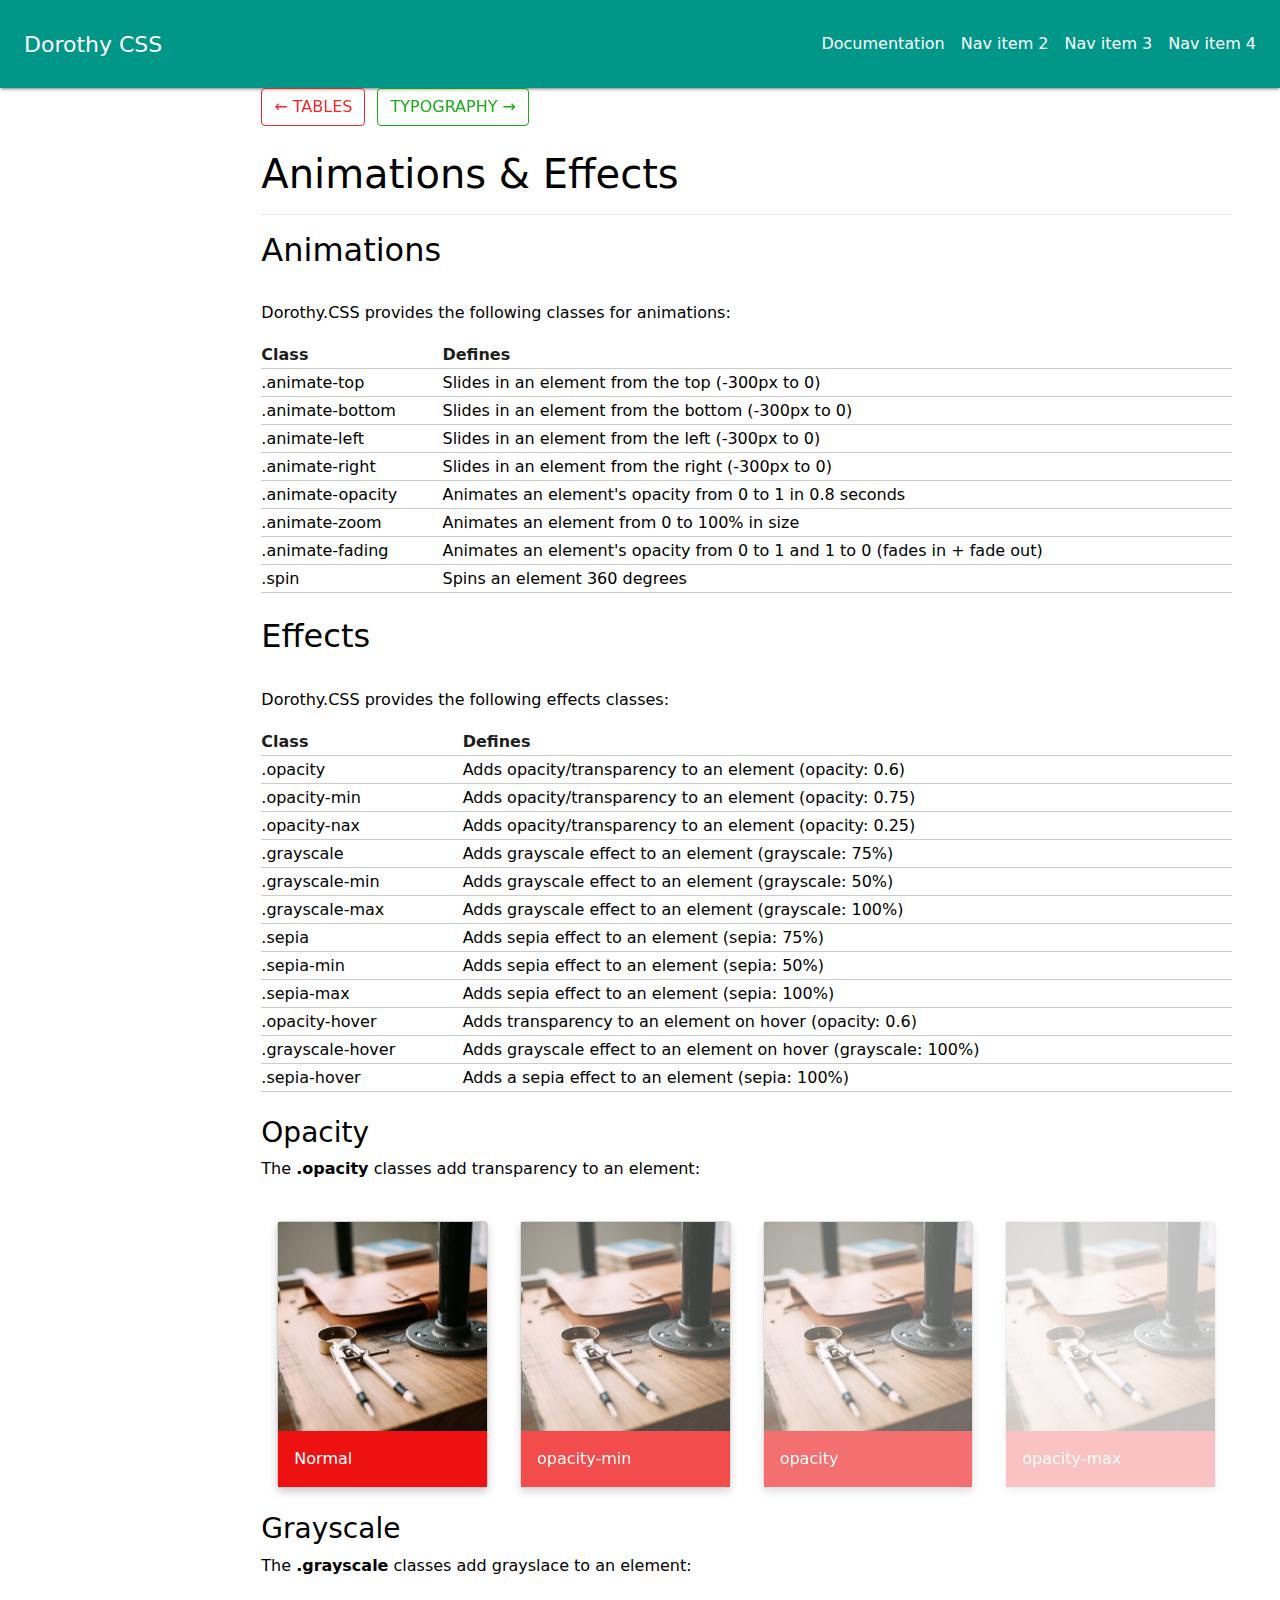
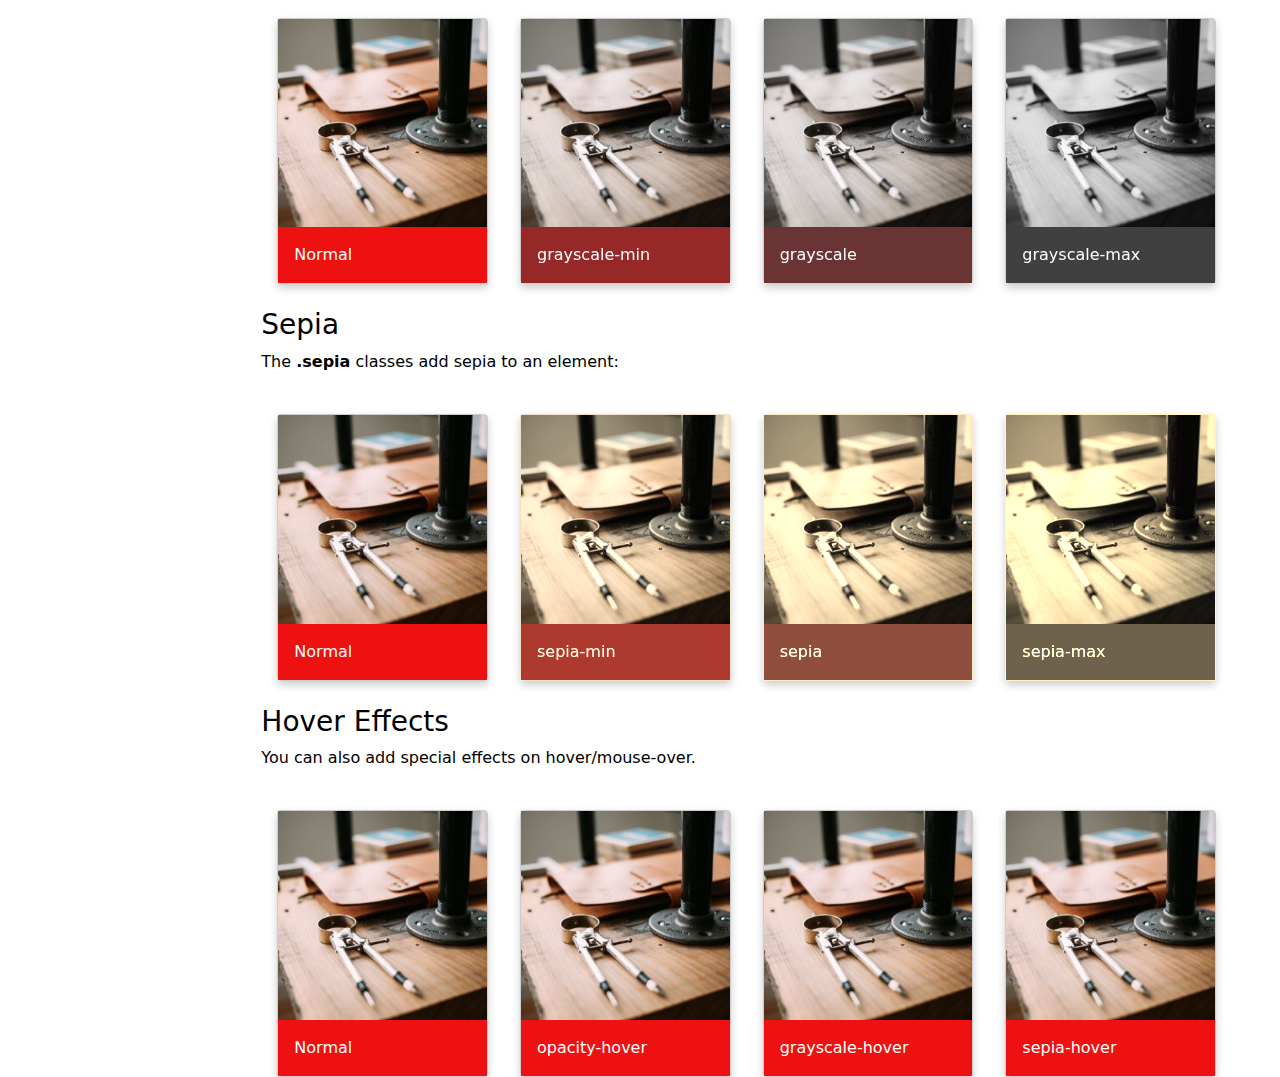
==== animations-and-effects.html @ cf84968a "Added more components" ====
<html lang="en">
<head>
    <meta charset="UTF-8">
    <meta http-equiv="X-UA-Compatible" content="IE=edge">
    <meta name="viewport" content="width=device-width, initial-scale=1.0">
    <title>Dorothy CSS</title>
    <link rel="stylesheet" href="dorothy.css">
</head>
<body>
    <nav class="navbar bg-teal">
        <a href="index.html" class="nav-logo">Dorothy CSS</a>
        <ul class="nav-menu">
            <li class="nav-item">
                <a href="documentation.html" class="nav-link">Documentation</a>
            </li>
            <li class="nav-item">
                <a href="#" class="nav-link">Nav item 2</a>
            </li>
            <li class="nav-item">
                <a href="#" class="nav-link">Nav item 3</a>
            </li>
            <li class="nav-item">
                <a href="#" class="nav-link">Nav item 4</a>
            </li>
        </ul>
        <div class="nav-hamburger">
            <span class="bar"></span>
            <span class="bar"></span>
            <span class="bar"></span>
        </div>
    </nav>
    <div class="row">
        <div class="col-m-2"></div>
        <div class="col-m-10">
            <div class="container">
                <div class="btn-group">
                    <a href="tables.html" class="btn btn-outline-red">&larr; Tables</a>
                    <a href="typography.html" class="btn btn-outline-green">Typography &rarr;</a>
                </div>
                <br>
                <h1>Animations & Effects</h1>
                <hr>
                <h2>Animations</h2>
                <br>
                <p class="txt-justify">Dorothy.CSS provides the following classes for animations:</p>
                <table>
                    <thead>
                        <tr>
                            <th>Class</th>
                            <th>Defines</th>
                        </tr>
                    </thead>
                    <tbody>
                        <tr>
                            <td>.animate-top</td>
                            <td>Slides in an element from the top (-300px to 0)</td>
                        </tr>
                        <tr>
                            <td>.animate-bottom</td>
                            <td>Slides in an element from the bottom (-300px to 0)</td>
                        </tr>
                        <tr>
                            <td>.animate-left</td>
                            <td>Slides in an element from the left (-300px to 0)</td>
                        </tr>
                        <tr>
                            <td>.animate-right</td>
                            <td>Slides in an element from the right (-300px to 0)</td>
                        </tr>
                        <tr>
                            <td>.animate-opacity</td>
                            <td>Animates an element's opacity from 0 to 1 in 0.8 seconds</td>
                        </tr>
                        <tr>
                            <td>.animate-zoom</td>
                            <td>Animates an element from 0 to 100% in size</td>
                        </tr>
                        <tr>
                            <td>.animate-fading</td>
                            <td>Animates an element's opacity from 0 to 1 and 1 to 0 (fades in + fade out)</td>
                        </tr>
                        <tr>
                            <td>.spin</td>
                            <td>Spins an element 360 degrees</td>
                        </tr>
                    </tbody>
                </table>
                <br>
                <h2>Effects</h2>
                <br>
                <p class="txt-justify">Dorothy.CSS provides the following effects classes:</p>
                <table>
                    <thead>
                        <tr>
                            <th>Class</th>
                            <th>Defines</th>
                        </tr>
                    </thead>
                    <tbody>
                        <tr>
                            <td>.opacity</td>
                            <td>Adds opacity/transparency to an element (opacity: 0.6)</td>
                        </tr>
                        <tr>
                            <td>.opacity-min</td>
                            <td>Adds opacity/transparency to an element (opacity: 0.75)</td>
                        </tr>
                        <tr>
                            <td>.opacity-nax</td>
                            <td>Adds opacity/transparency to an element (opacity: 0.25)</td>
                        </tr>
                        <tr>
                            <td>.grayscale</td>
                            <td>Adds grayscale effect to an element (grayscale: 75%)</td>
                        </tr>
                        <tr>
                            <td>.grayscale-min</td>
                            <td>Adds grayscale effect to an element (grayscale: 50%)</td>
                        </tr>
                        <tr>
                            <td>.grayscale-max</td>
                            <td>Adds grayscale effect to an element (grayscale: 100%)</td>
                        </tr>
                        <tr>
                            <td>.sepia</td>
                            <td>Adds sepia effect to an element (sepia: 75%)</td>
                        </tr>
                        <tr>
                            <td>.sepia-min</td>
                            <td>Adds sepia effect to an element (sepia: 50%)</td>
                        </tr>
                        <tr>
                            <td>.sepia-max</td>
                            <td>Adds sepia effect to an element (sepia: 100%)</td>
                        </tr>
                        <tr>
                            <td>.opacity-hover</td>
                            <td>Adds transparency to an element on hover (opacity: 0.6)</td>
                        </tr>
                        <tr>
                            <td>.grayscale-hover</td>
                            <td>Adds grayscale effect to an element on hover (grayscale: 100%)</td>
                        </tr>
                        <tr>
                            <td>.sepia-hover</td>
                            <td>Adds a sepia effect to an element (sepia: 100%)</td>
                        </tr>
                    </tbody>
                </table>
                <br>
                <h3>Opacity</h3>
                <p class="txt-justify">The <b>.opacity</b> classes add transparency to an element:</p>
                <br>
                <div class="row">
                    <div class="col-s-6 col-m-3">
                        <div class="card">
                            <img src="img_workshop.jpg" alt="" class="img-responsive">
                            <div class="card-content bg-red">
                                <p>Normal</p>
                            </div>
                        </div>
                    </div>
                    <div class="col-s-6 col-m-3">
                        <div class="card opacity-min">
                            <img src="img_workshop.jpg" alt="" class="img-responsive">
                            <div class="card-content bg-red">
                                <p>opacity-min</p>
                            </div>
                        </div>
                    </div>
                    <div class="col-s-6 col-m-3">
                        <div class="card opacity">
                            <img src="img_workshop.jpg" alt="" class="img-responsive">
                            <div class="card-content bg-red">
                                <p>opacity</p>
                            </div>
                        </div>
                    </div>
                    <div class="col-s-6 col-m-3">
                        <div class="card opacity-max">
                            <img src="img_workshop.jpg" alt="" class="img-responsive">
                            <div class="card-content bg-red">
                                <p>opacity-max</p>
                            </div>
                        </div>
                    </div>
                </div>
                <br>
                <h3>Grayscale</h3>
                <p class="txt-justify">The <b>.grayscale</b> classes add grayslace to an element:</p>
                <br>
                <div class="row">
                    <div class="col-s-6 col-m-3">
                        <div class="card">
                            <img src="img_workshop.jpg" alt="" class="img-responsive">
                            <div class="card-content bg-red">
                                <p>Normal</p>
                            </div>
                        </div>
                    </div>
                    <div class="col-s-6 col-m-3">
                        <div class="card grayscale-min">
                            <img src="img_workshop.jpg" alt="" class="img-responsive">
                            <div class="card-content bg-red">
                                <p>grayscale-min</p>
                            </div>
                        </div>
                    </div>
                    <div class="col-s-6 col-m-3">
                        <div class="card grayscale">
                            <img src="img_workshop.jpg" alt="" class="img-responsive">
                            <div class="card-content bg-red">
                                <p>grayscale</p>
                            </div>
                        </div>
                    </div>
                    <div class="col-s-6 col-m-3">
                        <div class="card grayscale-max">
                            <img src="img_workshop.jpg" alt="" class="img-responsive">
                            <div class="card-content bg-red">
                                <p>grayscale-max</p>
                            </div>
                        </div>
                    </div>
                </div>
                <br>
                <h3>Sepia</h3>
                <p class="txt-justify">The <b>.sepia</b> classes add sepia to an element:</p>
                <br>
                <div class="row">
                    <div class="col-s-6 col-m-3">
                        <div class="card">
                            <img src="img_workshop.jpg" alt="" class="img-responsive">
                            <div class="card-content bg-red">
                                <p>Normal</p>
                            </div>
                        </div>
                    </div>
                    <div class="col-s-6 col-m-3">
                        <div class="card sepia-min">
                            <img src="img_workshop.jpg" alt="" class="img-responsive">
                            <div class="card-content bg-red">
                                <p>sepia-min</p>
                            </div>
                        </div>
                    </div>
                    <div class="col-s-6 col-m-3">
                        <div class="card sepia">
                            <img src="img_workshop.jpg" alt="" class="img-responsive">
                            <div class="card-content bg-red">
                                <p>sepia</p>
                            </div>
                        </div>
                    </div>
                    <div class="col-s-6 col-m-3">
                        <div class="card sepia-max">
                            <img src="img_workshop.jpg" alt="" class="img-responsive">
                            <div class="card-content bg-red">
                                <p>sepia-max</p>
                            </div>
                        </div>
                    </div>
                </div>
                <br>
                <h3>Hover Effects</h3>
                <p class="txt-justify">You can also add special effects on hover/mouse-over.</p>
                <br>
                <div class="row">
                    <div class="col-s-6 col-m-3">
                        <div class="card">
                            <img src="img_workshop.jpg" alt="" class="img-responsive">
                            <div class="card-content bg-red">
                                <p>Normal</p>
                            </div>
                        </div>
                    </div>
                    <div class="col-s-6 col-m-3">
                        <div class="card opacity-hover">
                            <img src="img_workshop.jpg" alt="" class="img-responsive">
                            <div class="card-content bg-red">
                                <p>opacity-hover</p>
                            </div>
                        </div>
                    </div>
                    <div class="col-s-6 col-m-3">
                        <div class="card grayscale-hover">
                            <img src="img_workshop.jpg" alt="" class="img-responsive">
                            <div class="card-content bg-red">
                                <p>grayscale-hover</p>
                            </div>
                        </div>
                    </div>
                    <div class="col-s-6 col-m-3">
                        <div class="card sepia-hover">
                            <img src="img_workshop.jpg" alt="" class="img-responsive">
                            <div class="card-content bg-red">
                                <p>sepia-hover</p>
                            </div>
                        </div>
                    </div>
                </div>
            </div>
        </div>
    </div>
    <script src="dorothy.js"></script>
</body>
</html>
---- dorothy.css ----
:root {
    --font-sans: ui-sans-serif, system-ui, -apple-system, BlinkMacSystemFont, "Segoe UI", Roboto, "Helvetica Neue", Arial, "Noto Sans", sans-serif, "Apple Color Emoji", "Segoe UI Emoji", "Segoe UI Symbol", "Noto Color Emoji";
    --font-serif: ui-serif, Georgia, Cambria, "Times New Roman", Times, serif;
    --font-mono: ui-monospace, SFMono-Regular, Menlo, Monaco, Consolas, "Liberation Mono", "Courier New", monospace;
}

html {
    box-sizing: border-box;
}
*, *:before, *:after {
    box-sizing: inherit;
}

/* Normalize reset */
html{-ms-text-size-adjust:100%;-webkit-text-size-adjust:100%}body{margin:0}
article,aside,details,figcaption,figure,footer,header,main,menu,nav,section{display:block}summary{display:list-item}
audio,canvas,progress,video{display:inline-block}progress{vertical-align:baseline}
audio:not([controls]){display:none;height:0}[hidden],template{display:none}
a{background-color:transparent}a:active,a:hover{outline-width:0}
abbr[title]{border-bottom:none;text-decoration:underline;text-decoration:underline dotted}
b,strong{font-weight:bolder}dfn{font-style:italic}mark{background:#ff0;color:#000}
small{font-size:80%}sub,sup{font-size:75%;line-height:0;position:relative;vertical-align:baseline}
sub{bottom:-0.25em}sup{top:-0.5em}figure{margin:1em 40px}img{border-style:none}
code,kbd,pre,samp{font-family:monospace,monospace;font-size:1em}hr{box-sizing:content-box;height:0;overflow:visible}
button,input,select,textarea,optgroup{font:inherit;margin:0}optgroup{font-weight:bold}
button,input{overflow:visible}button,select{text-transform:none}
button,[type=button],[type=reset],[type=submit]{-webkit-appearance:button}
button::-moz-focus-inner,[type=button]::-moz-focus-inner,[type=reset]::-moz-focus-inner,[type=submit]::-moz-focus-inner{border-style:none;padding:0}
button:-moz-focusring,[type=button]:-moz-focusring,[type=reset]:-moz-focusring,[type=submit]:-moz-focusring{outline:1px dotted ButtonText}
fieldset{border:1px solid #c0c0c0;margin:0 2px;padding:.35em .625em .75em}
legend{color:inherit;display:table;max-width:100%;padding:0;white-space:normal}textarea{overflow:auto}
[type=checkbox],[type=radio]{padding:0}
[type=number]::-webkit-inner-spin-button,[type=number]::-webkit-outer-spin-button{height:auto}
[type=search]{-webkit-appearance:textfield;outline-offset:-2px}
[type=search]::-webkit-search-decoration{-webkit-appearance:none}
::-webkit-file-upload-button{-webkit-appearance:button;font:inherit}
/* End Normalize reset */

html, body {
    font-family: var(--font-sans);
    font-size: 16px;
    font-weight: 400;
    line-height: 1.5;
    background-color: #fff;
    color: #000;
}
html {
    overflow-x: hidden;
}
h1, h2, h3, h4, h5, h6 {
    margin-top: 0;
    margin-bottom: 0.5rem;
}
p {
    margin-top: 0;
    margin-bottom: 1rem;
}
p:last-child {
    margin: 0;
}
hr {
    margin-top: 1rem;
    margin-bottom: 1rem;
    border: 0;
    border-top: 1px solid rgba(0, 0, 0, 0.1);
}

/* Typography */
.title-1, .title-2, .title-3, .title-4, .title-5, .title-6,
.subtitle-1, .subtitle-2, .subtitle-3, .subtitle-4, .subtitle-5, .subtitle-6,
h1, h2, h3, h4, h5, h6 {
    margin-bottom: 0.5rem;
    font-weight: 500;
    line-height: 1.2;
}
.title-1, .subtitle-1, h1 {
    font-size: 2.5rem;
}
.title-2, .subtitle-2, h2 {
    font-size: 2rem;
}
.title-3, .subtitle-3, h3 {
    font-size: 1.75rem;
}
.title-4, .subtitle-4, h4 {
    font-size: 1.5rem;
}
.title-5, .subtitle-5, h5 {
    font-size: 1.25rem;
}
.title-6, .subtitle-6, h6 {
    font-size: 1rem;
}

.subtitle-1, .subtitle-2, .subtitle-3, .subtitle-4, .subtitle-5, .subtitle-6 {
    color: #616161;
}

.display-1, .display-2, .display-3, .display-4, .display-5, .display-6 {
    font-weight: 300;
}
.display-1 {
    font-size: 5rem;
}
.display-2 {
    font-size: 4.5rem;
}
.display-3 {
    font-size: 4rem;
}
.display-4 {
    font-size: 3.5rem;
}
.display-5 {
    font-size: 3rem;
}
.display-6 {
    font-size: 2.5rem;
}

.txt-left {
    text-align: left;
}
.txt-right {
    text-align: right;
}
.txt-center {
    text-align: center;
}
.txt-justify {
    text-align: justify;
}

.txt-capitalize {
    text-transform: capitalize;
}
.txt-lowercase {
    text-transform: lowercase;
}
.txt-uppercase {
    text-transform: uppercase;
}
.txt-italic {
    font-style: italic;
}
.txt-underline {
    text-decoration: underline;
}

.font-thin {
    font-weight: 100;
}
.font-extralight {
    font-weight: 200;
}
.font-light {
    font-weight: 300;
}
.font-normal {
    font-weight: 400;
}
.font-medium {
    font-weight: 500;
}
.font-semibold {
    font-weight: 600;
}
.font-bold {
    font-weight: 700;
}
.font-extrabold {
    font-weight: 800;
}
.font-black {
    font-weight: 900;
}

.font-sans {
    font-family: var(--font-sans);
}
.font-serif {
    font-family: var(--font-serif);
}
.font-mono {
    font-family: var(--font-mono);
}

blockquote {
    margin: 1.25rem 0;
    padding-left: 1.5rem;
    border-left: 5px solid #ddd;
}

.lead {
    font-size: 1.25rem;
    font-weight: 300;
}

/* Floating */
.left {
    float: left!important;
}
.right {
    float: right!important;
}
/* Visibility */
.hide {
    display: none!important;
}
@media screen and (max-width: 768px) {
    .hide-s {
        display: none !important;
    }
}
@media screen and (min-width: 769px), print {
    .hide-m {
        display: none !important;
    }
}
@media screen and (min-width: 769px) and (max-width: 1023px) {
    .hide-m-only {
        display: none !important;
    }
}
@media screen and (min-width: 1024px) {
    .hide-l {
        display: none !important;
    }
}
@media screen and (min-width: 1024px) and (max-width: 1399px) {
    .hide-l-only {
        display: none !important;
    }
}
@media screen and (min-width: 1400px) {
    .hide-xl {
        display: none !important;
    }
}
.block {
    display: block !important;
}
@media screen and (max-width: 768px) {
    .block-s {
        display: block !important;
    }
}
@media screen and (min-width: 769px), print {
    .block-m {
        display: block !important;
    }
}
@media screen and (min-width: 769px) and (max-width: 1023px) {
    .block-m-only {
        display: block !important;
    }
}
@media screen and (min-width: 1024px) {
    .block-l {
        display: block !important;
    }
}
@media screen and (min-width: 1024px) and (max-width: 1399px) {
    .block-l-only {
        display: block !important;
    }
}
@media screen and (min-width: 1400px) {
    .block-xl {
        display: block !important;
    }
}
.flex {
    display: flex !important;
}
@media screen and (max-width: 768px) {
    .flex-s {
        display: flex !important;
    }
}
@media screen and (min-width: 769px), print {
    .flex-m {
        display: flex !important;
    }
}
@media screen and (min-width: 769px) and (max-width: 1023px) {
    .flex-m-only {
        display: flex !important;
    }
}
@media screen and (min-width: 1024px) {
    .flex-l {
        display: flex !important;
    }
}
@media screen and (min-width: 1024px) and (max-width: 1399px) {
    .flex-l-only {
        display: flex !important;
    }
}
@media screen and (min-width: 1400px) {
    .flex-xl {
        display: flex !important;
    }
}
.inline {
    display: inline !important;
}
@media screen and (max-width: 768px) {
    .inline-s {
        display: inline !important;
    }
}
@media screen and (min-width: 769px), print {
    .inline-m {
        display: inline !important;
    }
}
@media screen and (min-width: 769px) and (max-width: 1023px) {
    .inline-m-only {
        display: inline !important;
    }
}
@media screen and (min-width: 1024px) {
    .inline-l {
        display: inline !important;
    }
}
@media screen and (min-width: 1024px) and (max-width: 1399px) {
    .inline-l-only {
        display: inline !important;
    }
}
@media screen and (min-width: 1400px) {
    .inline-xl {
        display: inline !important;
    }
}
.inline-block {
    display: inline-block !important;
}
@media screen and (max-width: 768px) {
    .inline-block-s {
        display: inline-block !important;
    }
}
@media screen and (min-width: 769px), print {
    .inline-block-m {
        display: inline-block !important;
    }
}
@media screen and (min-width: 769px) and (max-width: 1023px) {
    .inline-block-m-only {
        display: inline-block !important;
    }
}
@media screen and (min-width: 1024px) {
    .inline-block-l {
        display: inline-block !important;
    }
}
@media screen and (min-width: 1024px) and (max-width: 1399px) {
    .inline-block-l-only {
        display: inline-block !important;
    }
}
@media screen and (min-width: 1400px) {
    .inline-block-xl {
        display: inline-block !important;
    }
}
.inline-flex {
    display: inline-flex !important;
}
@media screen and (max-width: 768px) {
    .inline-flex-s {
        display: inline-flex !important;
    }
}
@media screen and (min-width: 769px), print {
    .inline-flex-m {
        display: inline-flex !important;
    }
}
@media screen and (min-width: 769px) and (max-width: 1023px) {
    .inline-flex-m-only {
        display: inline-flex !important;
    }
}
@media screen and (min-width: 1024px) {
    .inline-flex-l {
        display: inline-flex !important;
    }
}
@media screen and (min-width: 1024px) and (max-width: 1399px) {
    .inline-flex-l-only {
        display: inline-flex !important;
    }
}
@media screen and (min-width: 1400px) {
    .inline-flex-xl {
        display: inline-flex !important;
    }
}

/* Flexbox */
.flex-direction-row {
    flex-direction: row !important;
}
.flex-direction-row-reverse {
    flex-direction: row-reverse !important;
}
.flex-direction-column {
    flex-direction: column !important;
}
.flex-direction-column-reverse {
    flex-direction: column-reverse !important;
}
.flex-wrap-nowrap {
    flex-wrap: nowrap !important;
}
.flex-wrap-wrap {
    flex-wrap: wrap !important;
}
.flex-wrap-wrap-reverse {
    flex-wrap: wrap-reverse !important;
}
.justify-content-flex-start {
    justify-content: flex-start !important;
}
.justify-content-flex-end {
    justify-content: flex-end !important;
}
.justify-content-center {
    justify-content: center !important;
}
.justify-content-space-between {
    justify-content: space-between !important;
}
.justify-content-space-around {
    justify-content: space-around !important;
}
.justify-content-space-evenly {
    justify-content: space-evenly !important;
}
.justify-content-start {
    justify-content: start !important;
}
.justify-content-end {
    justify-content: end !important;
}
.justify-content-left {
    justify-content: left !important;
}
.justify-content-right {
    justify-content: right !important;
}
.align-content-flex-start {
    align-content: flex-start !important;
}
.align-content-flex-end {
    align-content: flex-end !important;
}
.align-content-center {
    align-content: center !important;
}
.align-content-space-between {
    align-content: space-between !important;
}
.align-content-space-around {
    align-content: space-around !important;
}
.align-content-space-evenly {
    align-content: space-evenly !important;
}
.align-content-stretch {
    align-content: stretch !important;
}
.align-content-start {
    align-content: start !important;
}
.align-content-end {
    align-content: end !important;
}
.align-content-baseline {
    align-content: baseline !important;
}
.align-items-stretch {
    align-items: stretch !important;
}
.align-items-flex-start {
    align-items: flex-start !important;
}
.align-items-flex-end {
    align-items: flex-end !important;
}
.align-items-center {
    align-items: center !important;
}
.align-items-baseline {
    align-items: baseline !important;
}
.align-items-start {
    align-items: start !important;
}
.align-items-end {
    align-items: end !important;
}
.align-items-self-start {
    align-items: self-start !important;
}
.align-items-self-end {
    align-items: self-end !important;
}
.align-self-auto {
    align-self: auto !important;
}
.align-self-flex-start {
    align-self: flex-start !important;
}
.align-self-flex-end {
    align-self: flex-end !important;
}
.align-self-center {
    align-self: center !important;
}
.align-self-baseline {
    align-self: baseline !important;
}
.align-self-stretch {
    align-self: stretch !important;
}
.flex-grow-0 {
    flex-grow: 0 !important;
}
.flex-grow-1 {
    flex-grow: 1 !important;
}
.flex-grow-2 {
    flex-grow: 2 !important;
}
.flex-grow-3 {
    flex-grow: 3 !important;
}
.flex-grow-4 {
    flex-grow: 4 !important;
}
.flex-grow-5 {
    flex-grow: 5 !important;
}
.flex-shrink-0 {
    flex-shrink: 0 !important;
}
.flex-shrink-1 {
    flex-shrink: 1 !important;
}
.flex-shrink-2 {
    flex-shrink: 2 !important;
}
.flex-shrink-3 {
    flex-shrink: 3 !important;
}
.flex-shrink-4 {
    flex-shrink: 4 !important;
}
.flex-shrink-5 {
    flex-shrink: 5 !important;
}

.responsive {
    display: block;
    overflow-x: auto;
}


/* COLORS */
/* Background color */
.bg-amber {
    background-color: #f0a30a;
    color: #fff;
}
.bg-aqua {
    background-color: #00ffff;
    color: #000;
}
.bg-black {
    background-color: #000;
    color: #fff;
}
.bg-blue {
    background-color: #3e65ff;
    color: #fff;
}
.bg-light-blue {
    background-color: #5AC8FA;
    color: #fff;
}
.bg-dark-blue {
    background-color: #2b5797;
    color: #fff;
}
.bg-blue-gray {
    background-color: #607d8b;
    color: #fff;
}
.bg-brown {
    background-color: #825a2c;
    color: #fff;
}
.bg-cyan {
    background-color: #1ba1e2;
    color: #fff;
}
.bg-gray {
    background-color: #8e8e93;
    color: #fff;
}
.bg-light-gray {
    background-color: #ceced2;
    color: #000;
}
.bg-dark-gray {
    background-color: #616161;
    color: #fff;
}
.bg-green {
    background-color: #00a300;
    color: #fff;
}
.bg-light-green {
    background-color: #8bc34a;
    color: #000;
}
.bg-dark-green {
    background-color: #1e7145;
    color: #fff;
}
.bg-indigo {
    background-color: #6a00ff;
    color: #fff;
}
.bg-khaki {
    background-color: #f0e68c;
    color: #000;
}
.bg-lime {
    background-color: #a4c400;
    color: #fff;
}
.bg-magenta {
    background-color: #ff0097;
    color: #fff;
}
.bg-olive {
    background-color: #6d8764;
    color: #fff;
}
.bg-orange {
    background-color: #e3a21a;
    color: #fff;
}
.bg-deep-orange {
    background-color: #ff5722;
    color: #fff;
}
.bg-pink {
    background-color: #f472d0;
    color: #fff;
}
.bg-purple {
    background-color: #7e3878;
    color: #fff;
}
.bg-light-purple {
    background-color: #9f00a7;
    color: #fff;
}
.bg-deep-purple {
    background-color: #673ab7;
    color: #fff;
}
.bg-red {
    background-color: #ee1111;
    color: #fff;
}
.bg-dark-red {
    background-color: #a20025;
    color: #fff;
}
.bg-sand {
    background-color: #fdf5e6;
    color: #000;
}
.bg-teal {
    background-color: #009688;
    color: #fff;
}
.bg-violet {
    background-color: #aa00ff;
    color: #fff;
}
.bg-white {
    background-color: #fff;
    color: #000;
}
.bg-yellow {
    background-color: #ffc40d;
    color: #fff;
}
.bg-dark {
    background-color: #1d1d1d;
    color: #fff;
}
.bg-light {
    background-color: #efeff4;
    color: #000;
}

/* Text color */
.txt-amber {
    color: #f0a30a;
}
.txt-aqua {
    color: #00ffff;
}
.txt-black {
    color: #000;
}
.txt-blue {
    color: #3e65ff;
}
.txt-light-blue {
    color: #5AC8FA;
}
.txt-dark-blue {
    color: #2b5797;
}
.txt-blue-gray {
    color: #607d8b;
}
.txt-brown {
    color: #825a2c;
}
.txt-cyan {
    color: #1ba1e2;
}
.txt-gray {
    color: #8e8e93;
}
.txt-light-gray {
    color: #ceced2;
}
.txt-dark-gray {
    color: #616161;
}
.txt-green {
    color: #00a300;
}
.txt-light-green {
    color: #8bc34a;
}
.txt-dark-green {
    color: #1e7145;
}
.txt-indigo {
    color: #6a00ff;
}
.txt-khaki {
    color: #f0e68c;
}
.txt-lime {
    color: #a4c400;
}
.txt-magenta {
    color: #ff0097;
}
.txt-olive {
    color: #6d8764;
}
.txt-orange {
    color: #e3a21a;
}
.txt-deep-orange {
    color: #ff5722;
}
.txt-pink {
    color: #f472d0;
}
.txt-purple {
    color: #7e3878;
}
.txt-light-purple {
    color: #9f00a7;
}
.txt-deep-purple {
    color: #673ab7;
}
.txt-red {
    color: #ee1111;
}
.txt-dark-red {
    color: #a20025;
}
.txt-sand {
    color: #fdf5e6;
}
.txt-teal {
    color: #009688;
}
.txt-violet {
    color: #aa00ff;
}
.txt-white {
    color: #fff;
}
.txt-yellow {
    color: #ffc40d;
}
.txt-dark {
    color: #1d1d1d;
}
.txt-light {
    color: #efeff4;
}

/* LAYOUT */
.container, .panel {
    width: 100%;
    padding: 0 2rem;
}
.panel {
    margin: 1rem 0;
}
.container::after, .container::before, .panel::after, .panel::before, .row::after, .row::before, .clearfix::after {
    content: "";
    display: table;
    clear: both;
}
.row {
    display: flex;
    flex-wrap: wrap;
}
[class*="col-"] {
    float: left;
    padding: 0 1rem;
    width: 100%;
}

.col-s-1 {
    flex: 0 0 auto;
    width: 8.33333333%;
}
.col-s-2 {
    flex: 0 0 auto;
    width: 16.66666667%;
}
.col-s-3 {
    flex: 0 0 auto;
    width: 25%;
}
.col-s-4 {
    flex: 0 0 auto;
    width: 33.33333333%;
}
.col-s-5 {
    flex: 0 0 auto;
    width: 41.66666667%;
}
.col-s-6 {
    flex: 0 0 auto;
    width: 50%;
}
.col-s-7 {
    flex: 0 0 auto;
    width: 58.33333333%;
}
.col-s-8 {
    flex: 0 0 auto;
    width: 66.66666667%;
}
.col-s-9 {
    flex: 0 0 auto;
    width: 75%;
}
.col-s-10 {
    flex: 0 0 auto;
    width: 83.33333333%;
}
.col-s-11 {
    flex: 0 0 auto;
    width: 91.66666667%;
}
.col-s-12 {
    flex: 0 0 auto;
    width: 100%;
}
.offset-s-0 {
    margin-left: 0;
}
.offset-s-1 {
    margin-left: 8.33333333%;
}
.offset-s-2 {
    margin-left: 16.66666667%;
}
.offset-s-3 {
    margin-left: 25%;
}
.offset-s-4 {
    margin-left: 33.33333333%;
}
.offset-s-5 {
    margin-left: 41.66666667%;
}
.offset-s-6 {
    margin-left: 50%;
}
.offset-s-7 {
    margin-left: 58.33333333%;
}
.offset-s-8 {
    margin-left: 66.66666667%;
}
.offset-s-9 {
    margin-left: 75%;
}
.offset-s-10 {
    margin-left: 83.33333333%;
}
.offset-s-11 {
    margin-left: 91.66666667%;
}
@media (min-width: 768px) {
    .col-m-1 {
        flex: 0 0 auto;
        width: 8.33333333%;
    }
    .col-m-2 {
        flex: 0 0 auto;
        width: 16.66666667%;
    }
    .col-m-3 {
        flex: 0 0 auto;
        width: 25%;
    }
    .col-m-4 {
        flex: 0 0 auto;
        width: 33.33333333%;
    }
    .col-m-5 {
        flex: 0 0 auto;
        width: 41.66666667%;
    }
    .col-m-6 {
        flex: 0 0 auto;
        width: 50%;
    }
    .col-m-7 {
        flex: 0 0 auto;
        width: 58.33333333%;
    }
    .col-m-8 {
        flex: 0 0 auto;
        width: 66.66666667%;
    }
    .col-m-9 {
        flex: 0 0 auto;
        width: 75%;
    }
    .col-m-10 {
        flex: 0 0 auto;
        width: 83.33333333%;
    }
    .col-m-11 {
        flex: 0 0 auto;
        width: 91.66666667%;
    }
    .col-m-12 {
        flex: 0 0 auto;
        width: 100%;
    }
    .offset-m-0 {
        margin-left: 0;
    }
    .offset-m-1 {
        margin-left: 8.33333333%;
    }
    .offset-m-2 {
        margin-left: 16.66666667%;
    }
    .offset-m-3 {
        margin-left: 25%;
    }
    .offset-m-4 {
        margin-left: 33.33333333%;
    }
    .offset-m-5 {
        margin-left: 41.66666667%;
    }
    .offset-m-6 {
        margin-left: 50%;
    }
    .offset-m-7 {
        margin-left: 58.33333333%;
    }
    .offset-m-8 {
        margin-left: 66.66666667%;
    }
    .offset-m-9 {
        margin-left: 75%;
    }
    .offset-m-10 {
        margin-left: 83.33333333%;
    }
    .offset-m-11 {
        margin-left: 91.66666667%;
    }
}
@media (min-width: 1024px) {
    .col-l-1 {
        flex: 0 0 auto;
        width: 8.33333333%;
    }
    .col-l-2 {
        flex: 0 0 auto;
        width: 16.66666667%;
    }
    .col-l-3 {
        flex: 0 0 auto;
        width: 25%;
    }
    .col-l-4 {
        flex: 0 0 auto;
        width: 33.33333333%;
    }
    .col-l-5 {
        flex: 0 0 auto;
        width: 41.66666667%;
    }
    .col-l-6 {
        flex: 0 0 auto;
        width: 50%;
    }
    .col-l-7 {
        flex: 0 0 auto;
        width: 58.33333333%;
    }
    .col-l-8 {
        flex: 0 0 auto;
        width: 66.66666667%;
    }
    .col-l-9 {
        flex: 0 0 auto;
        width: 75%;
    }
    .col-l-10 {
        flex: 0 0 auto;
        width: 83.33333333%;
    }
    .col-l-11 {
        flex: 0 0 auto;
        width: 91.66666667%;
    }
    .col-l-12 {
        flex: 0 0 auto;
        width: 100%;
    }
    .offset-l-0 {
        margin-left: 0;
    }
    .offset-l-1 {
        margin-left: 8.33333333%;
    }
    .offset-l-2 {
        margin-left: 16.66666667%;
    }
    .offset-l-3 {
        margin-left: 25%;
    }
    .offset-l-4 {
        margin-left: 33.33333333%;
    }
    .offset-l-5 {
        margin-left: 41.66666667%;
    }
    .offset-l-6 {
        margin-left: 50%;
    }
    .offset-l-7 {
        margin-left: 58.33333333%;
    }
    .offset-l-8 {
        margin-left: 66.66666667%;
    }
    .offset-l-9 {
        margin-left: 75%;
    }
    .offset-l-10 {
        margin-left: 83.33333333%;
    }
    .offset-l-11 {
        margin-left: 91.66666667%;
    }
}
@media (min-width: 1400px) {
    .col-xl-1 {
        flex: 0 0 auto;
        width: 8.33333333%;
    }
    .col-xl-2 {
        flex: 0 0 auto;
        width: 16.66666667%;
    }
    .col-xl-3 {
        flex: 0 0 auto;
        width: 25%;
    }
    .col-xl-4 {
        flex: 0 0 auto;
        width: 33.33333333%;
    }
    .col-xl-5 {
        flex: 0 0 auto;
        width: 41.66666667%;
    }
    .col-xl-6 {
        flex: 0 0 auto;
        width: 50%;
    }
    .col-xl-7 {
        flex: 0 0 auto;
        width: 58.33333333%;
    }
    .col-xl-8 {
        flex: 0 0 auto;
        width: 66.66666667%;
    }
    .col-xl-9 {
        flex: 0 0 auto;
        width: 75%;
    }
    .col-xl-10 {
        flex: 0 0 auto;
        width: 83.33333333%;
    }
    .col-xl-11 {
        flex: 0 0 auto;
        width: 91.66666667%;
    }
    .col-xl-12 {
        flex: 0 0 auto;
        width: 100%;
    }
    .offset-xl-0 {
        margin-left: 0;
    }
    .offset-xl-1 {
        margin-left: 8.33333333%;
    }
    .offset-xl-2 {
        margin-left: 16.66666667%;
    }
    .offset-xl-3 {
        margin-left: 25%;
    }
    .offset-xl-4 {
        margin-left: 33.33333333%;
    }
    .offset-xl-5 {
        margin-left: 41.66666667%;
    }
    .offset-xl-6 {
        margin-left: 50%;
    }
    .offset-xl-7 {
        margin-left: 58.33333333%;
    }
    .offset-xl-8 {
        margin-left: 66.66666667%;
    }
    .offset-xl-9 {
        margin-left: 75%;
    }
    .offset-xl-10 {
        margin-left: 83.33333333%;
    }
    .offset-xl-11 {
        margin-left: 91.66666667%;
    }
}

table {
    border-spacing: 0;
    display: table;
    text-align: left;
    overflow-x: hidden;
    width: 100%;
    border-collapse: collapse;
}
td, th {
    display: table-cell;
    border-bottom: 1px solid #ccc;
    padding: 0.25rem;
    vertical-align: top;
}
th {
    font-weight: bold;
    color: #1d1d1d;
}
td:first-child, th:first-child {
    padding-left: 0;
}
td:first-child, th:last-child {
    padding-right: 0;
}
table.zebra tbody tr:nth-child(odd) {
    background-color: #f1f1f1;
}
table.zebra th {
    border-bottom: 1px solid #1d1d1d;
}
table.bordered {
    border: 1px solid #ccc;
}
table.hoverable tbody tr:hover {
    background-color: #ccc;
}
table.centered tr th, table.centered tr td {
    text-align: center;
}

/* Animations */
.animate-fading {
    animation: fading 10s infinite;
}
@keyframes fading {
    0% {
        opacity: 0;
    }
    50% {
        opacity: 1;
    }
    100% {
        opacity: 0;
    }
}
.animate-opacity {
    animation: opac 0.8s;
}
@keyframes opac {
    from {
        opacity: 0;
    }
    to {
        opacity: 1;
    }
}
.animate-top {
    position: relative;
    animation: animatetop 0.4s;
}
@keyframes animatetop {
    from {
        top: -300px;
        opacity: 0;
    }
    to {
        top: 0;
        opacity: 1;
    }
}
.animate-left {
    position: relative;
    animation: animateleft 0.4s;
}
@keyframes animateleft {
    from {
        left: -300px;
        opacity: 0;
    }
    to {
        left: 0;
        opacity: 1;
    }
}
.animate-right {
    position: relative;
    animation: animateright 0.4s;
}
@keyframes animateright {
    from {
        right: -300px;
        opacity: 0;
    }
    to {
        right: 0;
        opacity: 1;
    }
}
.animate-bottom {
    position: relative;
    animation: animatebottom 0.4s;
}
@keyframes animatebottom {
    from {
        bottom: -300px;
        opacity: 0;
    }
    to {
        bottom: 0;
        opacity: 1;
    }
}
.animate-zoom {
    animation: animatezoom 0.6s;
}
@keyframes animatezoom {
    from {
        transform: scale(0);
    }
    to {
        transform: scale(1);
    }
}
.spin {
    animation: spin 2s infinite linear;
}
@keyframes spin {
    0% {
        transform: rotate(0deg);
    }
    100% {
        transform: rotate(359deg);
    }
}
.opacity,
.opacity-hover:hover {
    opacity: 0.6;
}
.opacity-off,
.opacity-off-hover:hover {
    opacity: 1;
}
.opacity-max {
    opacity: 0.25;
}
.opacity-min {
    opacity: 0.75;
}
.grayscale-max,
.grayscale-hover:hover {
    filter: grayscale(100%);
}
.grayscale {
    filter: grayscale(75%);
}
.grayscale-min {
    filter: grayscale(50%);
}
.sepia {
    filter: sepia(75%);
}
.sepia-max,
.sepia-hover:hover {
    filter: sepia(100%);
}
.sepia-min {
    filter: sepia(50%);
}

/* UTILITIES */
/* Borders */
.border {
    border: 1px solid #ccc;
}
.border-top {
    border-top: 1px solid #ccc;
}
.border-left {
    border-left: 1px solid #ccc;
}
.border-bottom {
    border-bottom: 1px solid #ccc;
}
.border-right {
    border-right: 1px solid #ccc;
}

.border-none {
    border: none;
}
.border-solid {
    border-style: solid;
}
.border-dashed {
    border-style: dashed;
}
.border-dotted {
    border-style: dotted;
}
.border-double {
    border-style: double;
}

.border-1 {
    border-width: 1px;
}
.border-2 {
    border-width: 2px;
}
.border-3 {
    border-width: 3px;
}
.border-4 {
    border-width: 4px;
}
.border-5 {
    border-width: 5px;
}

.border-amber {
    border-color: #f0a30a;
}
.border-aqua {
    border-color: #00ffff;
}
.border-black {
    border-color: #000;
}
.border-blue {
    border-color: #3e65ff;
}
.border-light-blue {
    border-color: #5AC8FA;
}
.border-dark-blue {
    border-color: #2b5797;
}
.border-blue-gray {
    border-color: #607d8b;
}
.border-brown {
    border-color: #825a2c;
}
.border-cyan {
    border-color: #1ba1e2;
}
.border-gray {
    border-color: #8e8e93;
}
.border-light-gray {
    border-color: #ceced2;
}
.border-dark-gray {
    border-color: #616161;
}
.border-green {
    border-color: #00a300;
}
.border-light-green {
    border-color: #8bc34a;
}
.border-dark-green {
    border-color: #1e7145;
}
.border-indigo {
    border-color: #6a00ff;
}
.border-khaki {
    border-color: #f0e68c;
}
.border-lime {
    border-color: #a4c400;
}
.border-magenta {
    border-color: #ff0097;
}
.border-olive {
    border-color: #6d8764;
}
.border-orange {
    border-color: #e3a21a;
}
.border-deep-orange {
    border-color: #ff5722;
}
.border-pink {
    border-color: #f472d0;
}
.border-purple {
    border-color: #7e3878;
}
.border-light-purple {
    border-color: #9f00a7;
}
.border-deep-purple {
    border-color: #673ab7;
}
.border-red {
    border-color: #ee1111;
}
.border-dark-red {
    border-color: #a20025;
}
.border-sand {
    border-color: #fdf5e6;
}
.border-teal {
    border-color: #009688;
}
.border-violet {
    border-color: #aa00ff;
}
.border-white {
    border-color: #fff;
}
.border-yellow {
    border-color: #ffc40d;
}
.border-dark {
    border-color: #1d1d1d;
}
.border-light {
    border-color: #efeff4;
}

.rounded {
    border-radius: 0.25rem;
}
.rounded-s {
    border-radius: 0.125rem;
}
.rounded-l {
    border-radius: 0.5rem;
}
.rounded-xl {
    border-radius: 0.75rem;
}
.rounded-2xl {
    border-radius: 1rem;
}
.rounded-circle {
    border-radius: 50%;
}
.rounded-pill {
    border-radius: 50rem;
}

/* Shadows */
.shadow-1 {
    -webkit-box-shadow: 0 2px 2px 0 rgba(0, 0, 0, 0.14), 0 3px 1px -2px rgba(0, 0, 0, 0.12), 0 1px 5px 0 rgba(0, 0, 0, 0.2);
        box-shadow: 0 2px 2px 0 rgba(0, 0, 0, 0.14), 0 3px 1px -2px rgba(0, 0, 0, 0.12), 0 1px 5px 0 rgba(0, 0, 0, 0.2);
}
.shadow-2 {
    -webkit-box-shadow: 0 4px 5px 0 rgba(0, 0, 0, 0.14), 0 1px 10px 0 rgba(0, 0, 0, 0.12), 0 2px 4px -1px rgba(0, 0, 0, 0.3);
        box-shadow: 0 4px 5px 0 rgba(0, 0, 0, 0.14), 0 1px 10px 0 rgba(0, 0, 0, 0.12), 0 2px 4px -1px rgba(0, 0, 0, 0.3);
}
.shadow-3 {
    -webkit-box-shadow: 0 8px 17px 2px rgba(0, 0, 0, 0.14), 0 3px 14px 2px rgba(0, 0, 0, 0.12), 0 5px 5px -3px rgba(0, 0, 0, 0.2);
        box-shadow: 0 8px 17px 2px rgba(0, 0, 0, 0.14), 0 3px 14px 2px rgba(0, 0, 0, 0.12), 0 5px 5px -3px rgba(0, 0, 0, 0.2);
}
.shadow-4 {
    -webkit-box-shadow: 0 16px 24px 2px rgba(0, 0, 0, 0.14), 0 6px 30px 5px rgba(0, 0, 0, 0.12), 0 8px 10px -7px rgba(0, 0, 0, 0.2);
        box-shadow: 0 16px 24px 2px rgba(0, 0, 0, 0.14), 0 6px 30px 5px rgba(0, 0, 0, 0.12), 0 8px 10px -7px rgba(0, 0, 0, 0.2);
}
.shadow-5 {
    -webkit-box-shadow: 0 24px 38px 3px rgba(0, 0, 0, 0.14), 0 9px 46px 8px rgba(0, 0, 0, 0.12), 0 11px 15px -7px rgba(0, 0, 0, 0.2);
        box-shadow: 0 24px 38px 3px rgba(0, 0, 0, 0.14), 0 9px 46px 8px rgba(0, 0, 0, 0.12), 0 11px 15px -7px rgba(0, 0, 0, 0.2);
}

/* Images */
img.img-responsive,
video.video-responsive {
    max-width: 100%;
    height: auto;
}
.img-circle {
    border-radius: 50%;
}
.img-thumbnail {
    padding: 0.25rem;
    background-color: #fff;
    border: 1px solid #ddd;
    border-radius: 0.25rem;
    max-width: 100%;
    height: auto;
}
.img-16x16 {
    height: 16px;
    width: 16px;
}
.img-24x24 {
    height: 24px;
    width: 24px;
}
.img-32x32 {
    height: 32px;
    width: 32px;
}
.img-48x48 {
    height: 48px;
    width: 48px;
}
.img-64x64 {
    height: 64px;
    width: 64px;
}
.img-96x96 {
    height: 96px;
    width: 96px;
}
.img-128x128 {
    height: 128px;
    width: 128px;
}

.video-container {
    position: relative;
    padding-bottom: 56.25%;
    width: 100%;
    overflow: hidden;
}
.video-container iframe, .video-container object, .video-container embed {
    position: absolute;
    top: 0;
    left: 0;
    bottom: 0;
    right: 0;
    width: 100%;
    height: 100%;
}

/* COMPONENTS */
/* Buttons */
.btn {
    position: relative;
    display: inline-flex;
    align-items: center;
    justify-content: center;
    flex-shrink: 0;
    font-weight: 400;
    line-height: 1.5;
    cursor: pointer;
    padding: 0.375rem 0.75rem;
    border: 1px solid transparent;
    border-radius: 0.25rem;
    font-size: 1rem;
    text-transform: uppercase;
    text-align: center;
    text-decoration: none;
    opacity: 0.9;
}
.btn:hover, .btn:focus {
    opacity: 1;
}

.btn-amber {
    background-color: #f0a30a;
    color: #fff;
}
.btn-aqua {
    background-color: #00ffff;
    color: #000;
}
.btn-black {
    background-color: #000;
    color: #fff;
}
.btn-blue {
    background-color: #3e65ff;
    color: #fff;
}
.btn-light-blue {
    background-color: #5AC8FA;
    color: #fff;
}
.btn-dark-blue {
    background-color: #2b5797;
    color: #fff;
}
.btn-blue-gray {
    background-color: #607d8b;
    color: #fff;
}
.btn-brown {
    background-color: #825a2c;
    color: #fff;
}
.btn-cyan {
    background-color: #1ba1e2;
    color: #fff;
}
.btn-gray {
    background-color: #8e8e93;
    color: #fff;
}
.btn-light-gray {
    background-color: #ceced2;
    color: #000;
}
.btn-dark-gray {
    background-color: #616161;
    color: #fff;
}
.btn-green {
    background-color: #00a300;
    color: #fff;
}
.btn-light-green {
    background-color: #8bc34a;
    color: #000;
}
.btn-dark-green {
    background-color: #1e7145;
    color: #fff;
}
.btn-indigo {
    background-color: #6a00ff;
    color: #fff;
}
.btn-khaki {
    background-color: #f0e68c;
    color: #000;
}
.btn-lime {
    background-color: #a4c400;
    color: #fff;
}
.btn-magenta {
    background-color: #ff0097;
    color: #fff;
}
.btn-olive {
    background-color: #6d8764;
    color: #fff;
}
.btn-orange {
    background-color: #e3a21a;
    color: #fff;
}
.btn-deep-orange {
    background-color: #ff5722;
    color: #fff;
}
.btn-pink {
    background-color: #f472d0;
    color: #fff;
}
.btn-purple {
    background-color: #7e3878;
    color: #fff;
}
.btn-light-purple {
    background-color: #9f00a7;
    color: #fff;
}
.btn-deep-purple {
    background-color: #673ab7;
    color: #fff;
}
.btn-red {
    background-color: #ee1111;
    color: #fff;
}
.btn-dark-red {
    background-color: #a20025;
    color: #fff;
}
.btn-sand {
    background-color: #fdf5e6;
    color: #000;
}
.btn-teal {
    background-color: #009688;
    color: #fff;
}
.btn-violet {
    background-color: #aa00ff;
    color: #fff;
}
.btn-white {
    background-color: #fff;
    color: #000;
}
.btn-yellow {
    background-color: #ffc40d;
    color: #fff;
}
.btn-dark {
    background-color: #1d1d1d;
    color: #fff;
}
.btn-light {
    background-color: #efeff4;
    color: #000;
}

.btn-outline {
    background-color: transparent;
    color: inherit;
    border-color: inherit;
    opacity: 1;
}
.btn-outline-amber {
    background-color: transparent;
    border: 1px solid #f0a30a;
    color: #f0a30a;
}
.btn-outline-amber:hover {
    background-color: #f0a30a;
    color: #fff;
}
.btn-outline-aqua {
    background-color: transparent;
    border: 1px solid #00ffff;
    color: #00ffff;
}
.btn-outline-aqua:hover {
    background-color: #00ffff;
    color: #000;
}
.btn-outline-black {
    background-color: transparent;
    border: 1px solid #000;
    color: #000;
}
.btn-outline-black:hover {
    background-color: #000;
    color: #fff;
}
.btn-outline-blue {
    background-color: transparent;
    border: 1px solid #3e65ff;
    color: #3e65ff;
}
.btn-outline-blue:hover {
    background-color: #3e65ff;
    color: #fff;
}
.btn-outline-light-blue {
    background-color: transparent;
    border: 1px solid #5AC8FA;
    color: #5AC8FA;
}
.btn-outline-light-blue:hover {
    background-color: #5AC8FA;
    color: #fff;
}
.btn-outline-dark-blue {
    background-color: transparent;
    border: 1px solid #2b5797;
    color: #2b5797;
}
.btn-outline-dark-blue:hover {
    background-color: #2b5797;
    color: #fff;
}
.btn-outline-blue-gray {
    background-color: transparent;
    border: 1px solid #607d8b;
    color: #607d8b;
}
.btn-outline-blue-gray:hover {
    background-color: #607d8b;
    color: #fff;
}
.btn-outline-brown {
    background-color: transparent;
    border: 1px solid #825a2c;
    color: #825a2c;
}
.btn-outline-brown:hover {
    background-color: #825a2c;
    color: #fff;
}
.btn-outline-cyan {
    background-color: transparent;
    border: 1px solid #1ba1e2;
    color: #1ba1e2;
}
.btn-outline-cyan:hover {
    background-color: #1ba1e2;
    color: #fff;
}
.btn-outline-gray {
    background-color: transparent;
    border: 1px solid #8e8e93;
    color: #8e8e93;
}
.btn-outline-gray:hover {
    background-color: #8e8e93;
    color: #fff;
}
.btn-outline-light-gray {
    background-color: transparent;
    border: 1px solid #ceced2;
    color: #ceced2;
}
.btn-outline-light-gray:hover {
    background-color: #ceced2;
    color: #000;
}
.btn-outline-dark-gray {
    background-color: transparent;
    border: 1px solid #616161;
    color: #616161;
}
.btn-outline-dark-gray:hover {
    background-color: #616161;
    color: #fff;
}
.btn-outline-green {
    background-color: transparent;
    border: 1px solid #00a300;
    color: #00a300;
}
.btn-outline-green:hover {
    background-color: #00a300;
    color: #fff;
}
.btn-outline-light-green {
    background-color: transparent;
    border: 1px solid #8bc34a;
    color: #8bc34a;
}
.btn-outline-light-green:hover {
    background-color: #8bc34a;
    color: #000;
}
.btn-outline-dark-green {
    background-color: transparent;
    border: 1px solid #1e7145;
    color: #1e7145;
}
.btn-outline-dark-green:hover {
    background-color: #1e7145;
    color: #fff;
}
.btn-outline-indigo {
    background-color: transparent;
    border: 1px solid #6a00ff;
    color: #6a00ff;
}
.btn-outline-indigo:hover {
    background-color: #6a00ff;
    color: #fff;
}
.btn-outline-khaki {
    background-color: transparent;
    border: 1px solid #f0e68c;
    color: #f0e68c;
}
.btn-outline-khaki:hover {
    background-color: #f0e68c;
    color: #000;
}
.btn-outline-lime {
    background-color: transparent;
    border: 1px solid #a4c400;
    color: #a4c400;
}
.btn-outline-lime:hover {
    background-color: #a4c400;
    color: #fff;
}
.btn-outline-magenta {
    background-color: transparent;
    border: 1px solid #ff0097;
    color: #ff0097;
}
.btn-outline-magenta:hover {
    background-color: #ff0097;
    color: #fff;
}
.btn-outline-olive {
    background-color: transparent;
    border: 1px solid #6d8764;
    color: #6d8764;
}
.btn-outline-olive:hover {
    background-color: #6d8764;
    color: #fff;
}
.btn-outline-orange {
    background-color: transparent;
    border: 1px solid #e3a21a;
    color: #e3a21a;
}
.btn-outline-orange:hover {
    background-color: #e3a21a;
    color: #fff;
}
.btn-outline-deep-orange {
    background-color: transparent;
    border: 1px solid #ff5722;
    color: #ff5722;
}
.btn-outline-deep-orange:hover {
    background-color: #ff5722;
    color: #fff;
}
.btn-outline-pink {
    background-color: transparent;
    border: 1px solid #f472d0;
    color: #f472d0;
}
.btn-outline-pink:hover {
    background-color: #f472d0;
    color: #fff;
}
.btn-outline-purple {
    background-color: transparent;
    border: 1px solid #7e3878;
    color: #7e3878;
}
.btn-outline-purple:hover {
    background-color: #7e3878;
    color: #fff;
}
.btn-outline-light-purple {
    background-color: transparent;
    border: 1px solid #9f00a7;
    color: #9f00a7;
}
.btn-outline-light-purple:hover {
    background-color: #9f00a7;
    color: #fff;
}
.btn-outline-deep-purple {
    background-color: transparent;
    border: 1px solid #673ab7;
    color: #673ab7;
}
.btn-outline-deep-purple:hover {
    background-color: #673ab7;
    color: #fff;
}
.btn-outline-red {
    background-color: transparent;
    border: 1px solid #ee1111;
    color: #ee1111;
}
.btn-outline-red:hover {
    background-color: #ee1111;
    color: #fff;
}
.btn-outline-dark-red {
    background-color: transparent;
    border: 1px solid #a20025;
    color: #a20025;
}
.btn-outline-dark-red:hover {
    background-color: #a20025;
    color: #fff;
}
.btn-outline-sand {
    background-color: transparent;
    border: 1px solid #fdf5e6;
    color: #fdf5e6;
}
.btn-outline-sand:hover {
    background-color: #fdf5e6;
    color: #000;
}
.btn-outline-teal {
    background-color: transparent;
    border: 1px solid #009688;
    color: #009688;
}
.btn-outline-teal:hover {
    background-color: #009688;
    color: #fff;
}
.btn-outline-violet {
    background-color: transparent;
    border: 1px solid #aa00ff;
    color: #aa00ff;
}
.btn-outline-violet:hover {
    background-color: #aa00ff;
    color: #fff;
}
.btn-outline-white {
    background-color: transparent;
    border: 1px solid #fff;
    color: #fff;
}
.btn-outline-white:hover {
    background-color: #fff;
    color: #000;
}
.btn-outline-yellow {
    background-color: transparent;
    border: 1px solid #ffc40d;
    color: #ffc40d;
}
.btn-outline-yellow:hover {
    background-color: #ffc40d;
    color: #fff;
}
.btn-outline-dark {
    background-color: transparent;
    border: 1px solid #1d1d1d;
    color: #1d1d1d;
}
.btn-outline-dark:hover {
    background-color: #1d1d1d;
    color: #fff;
}
.btn-outline-light {
    background-color: transparent;
    border: 1px solid #efeff4;
    color: #efeff4;
}
.btn-outline-light:hover {
    background-color: #efeff4;
    color: #000;
}

.btn-android {
    background: #a4c639;
    color: #fff;
}
.btn-behance {
    background-color: #1769ff;
    color: #fff;
}
.btn-blogger {
    background-color: #F26300;
    color: #fff;
}
.btn-dribbble {
    background-color: #ea4c89;
    color: #fff;
}
.btn-facebook {
    background-color: #3b5998;
    color: #fff;
}
.btn-flickr {
    background-color: #f40083;
    color: #fff;
}
.btn-foursquare {
    background: #45bbff;
    color: #fff;
}
.btn-github {
    background-color: #4183c4;
    color: #fff;
}
.btn-google-plus {
    background-color: #dd4b39;
    color: #fff;
}
.btn-instagram {
    background-color: #bc2a8d;
    color: #fff;
}
.btn-linkedin {
    background-color: #1f88be;
    color: #fff;
}
.btn-pinterest {
    background-color: #cb2027;
    color: #fff;
}
.btn-reddit {
    background: #ff5700;
    color: #fff;
}
.btn-rss {
    background: #ff6600;
    color: #fff;
}
.btn-skype {
    background: #00aff0;
    color: #fff;
}
.btn-snapchat {
    background: #fffc00;
    color: #fff;
}
.btn-soundcloud {
    background: #ff5500;
    color: #fff;
}
.btn-stumbleupon { 
    background: #eb4924;
    color: #fff;
}
.btn-tumblr {
    background-color: #2c4762;
    color: #fff;
}
.btn-twitter {
    background-color: #55acee;
    color: #fff;
}
.btn-vimeo {
    background-color: #45bbff;
    color: #fff;
}
.btn-vine {
    background: #00b489;
    color: #fff;
}
.btn-vk {
    background-color: #41648a;
    color: #fff;
}
.btn-yahoo {
    background: #430297;
    color: #fff;
}
.btn-youtube {
    background-color: #f00;
    color: #fff;
}

.btn-positive {
    background-color: #21ba45;
    color: #fff;
}
.btn-negative {
    background-color: #db2828;
    color: #fff;
}

.btn-circle {
    height: 2.5rem;
    width: 2.5rem;
    border-radius: 50%;
}
.btn-pill {
    border-radius: 50rem;
}
.btn-fullwidth {
    width: 100%;
}

.btn.disabled, .btn:disabled {
    opacity: 0.65;
}

/* Button Group */
.btn-group {
    display: flex!important;
    align-items: center;
    flex-wrap: wrap;
}
.btn-group .btn {
    margin-right: 0.75rem;
}
.btn-group .btn:last-child {
    margin-right: 0;
}
.btn-group.vertical {
    display: inline-flex!important;
    flex-direction: column;
    align-items: flex-start;
    justify-content: center;
}
.btn-group.vertical .btn {
    width: 100%;
    margin-bottom: 0.75rem;
}
.btn-group.vertical .btn:last-child {
    margin-bottom: 0;
}
.btn-group.inline .btn {
    margin: 0!important;
    border-radius: 0;
}
.btn-group.inline .btn:first-child {
    border-top-left-radius: 0.25rem;
    border-bottom-left-radius: 0.25rem;
}
.btn-group.inline .btn:last-child {
    border-top-right-radius: 0.25rem;
    border-bottom-right-radius: 0.25rem;
}
.btn-group.btn-group.vertical.inline .btn {
    border-radius: 0;
}
.btn-group.vertical.inline .btn:first-child {
    border-top-left-radius: 0.25rem;
    border-top-right-radius: 0.25rem;
}
.btn-group.vertical.inline .btn:last-child {
    border-bottom-left-radius: 0.25rem;
    border-bottom-right-radius: 0.25rem;
}
.btn-group.reverse {
    flex-direction: column-reverse;
}
.btn-group.right {
    justify-content: flex-end;
}
.btn-group.center {
    justify-content: center;
}

/* Cards */
.card {
    display: block;
    border: 1px solid #ccc;
    box-shadow: 0 4px 8px 0 rgba(0, 0, 0, 0.2);
    border-radius: 0.25rem;
}
.card:hover {
    box-shadow: 0 8px 16px 0 rgba(0,0,0,0.2);
}
.card-content {
    font-size: 1rem;
    padding: 1rem;
}
.card-content a {
    text-decoration: underline;
    color: #1ba1e2;
}
.card-title {
    color: #1d1d1d;
    padding: 0.5rem 0;
    font-weight: 700;
}
.card-subtitle {
    color: #616161;
    padding: 0.25rem 0;
    font-weight: 500;
}
.card .card-action {
    background-color: inherit;
    border-top: 1px solid #ccc;
    position: relative;
    padding: 1rem 1.5rem;
}



/* JS COMPONENTS */
/* Carousel */
.carousel-item {
    display: none;
}
.carousel {
    max-width: 100%;
    position: relative;
    margin: auto;
}
.prev-slide, .next-slide {
    cursor: pointer;
    position: absolute;
    top: 50%;
    width: auto;
    padding: 1rem;
    margin-top: -1.5rem;
    color: #fff;
    font-weight: bold;
    font-size: 1.125rem;
    transition: 0.6s ease;
    border-radius: 0 0.125rem 0.125rem 0;
    user-select: none;
}
.next-slide {
    right: 0;
    border-radius: 0.125rem 0 0 0.125rem;
}
.prev-slide:hover, .next-slide:hover {
    background-color: rgba(0, 0, 0, 0.8);
}
.carousel-caption {
    color: #f1f1f1;
    padding: 0.5rem 0.75rem;
    position: absolute;
    bottom: 0.5rem;
    width: 100%;
    text-align: center;
}
.carousel-indicators {
    margin: 0.5rem auto;
    text-align: center;
}
.carousel-dot {
    cursor: pointer;
    width: 1rem;
    height: 1rem;
    margin: 0 0.125rem;
    background-color: #ccc;
    border-radius: 50%;
    display: inline-block;
    transition: background-color 0.6s ease;
}
.carousel-dot.active, .carousel-dot:hover {
    background-color: #616161;
}
@media only screen and (max-width: 480px) {
    .carousel-caption, .prev-slide, .next-slide {
        font-size: 0.75rem;
    }
}

/* Modal */
.modal {
    display: none;
    position: fixed;
    z-index: 1;
    padding-top: 100px;
    left: 0;
    top: 0;
    width: 100%;
    height: 100%;
    overflow: auto;
    background-color: #000;
    background-color: rgba(0,0,0,0.4);
}
.modal-content {
    background-color: #f1f1f1;
    margin: auto;
    paint-order: 1px solid #ddd;
    width: 60%;
    border-radius: 0.125rem;
}
.close-modal {
    background-color: #ffdddd;
    color: #ee1111;
    float: right;
    font-weight: bold;
    border: 1px solid #e11;
    border-radius: 50%;
    height: 1.5rem;
    width: 1.5rem;
    text-align: center;
    font-size: 0.9rem;
}
.close-modal:hover, .close-modal:focus {
    color: #a20025;
    text-decoration: none;
    cursor: pointer;
}
.modal-header {
    padding: 0.25rem 1rem;
    border-bottom: 1px solid #c0c0c0;
}
.modal-body {
    padding: 0.25rem 1rem;
}
.modal-footer {
    padding: 0.25rem 1rem;
    border-top: 1px solid #c0c0c0;
}

/* Navbar */
.navbar {
    display: flex;
    justify-content: space-between;
    align-items: center;
    padding: 1rem 1.5rem;
    -webkit-box-shadow: 0 2px 2px 0 rgba(0, 0, 0, 0.14), 0 3px 1px -2px rgba(0, 0, 0, 0.12), 0 1px 5px 0 rgba(0, 0, 0, 0.2);
        box-shadow: 0 2px 2px 0 rgba(0, 0, 0, 0.14), 0 3px 1px -2px rgba(0, 0, 0, 0.12), 0 1px 5px 0 rgba(0, 0, 0, 0.2);
}
.navbar li {
    list-style: none;
}
.nav-hamburger {
    display: none;
}
.bar {
    display: block;
    width: 1.5rem;
    height: 0.25rem;
    margin: 0.25rem auto;
    transition: all 0.3s ease-in-out;
    background-color: #ccc;
}
.nav-menu {
    display: flex;
    justify-content: space-between;
    align-items: center;
    background-color: inherit;
}
.nav-item {
    margin-left: 1rem;
}
.nav-link {
    font-size: 1rem;
    font-weight: 400;
    color: inherit;
    text-decoration: none;
}
.nav-link:hover {
    opacity: 0.85;
}
.nav-logo {
    font-size: 1.375rem;
    color: inherit;
    text-decoration: none;
}
@media only screen and (max-width: 768px) {
    .nav-menu {
        position: fixed;
        left: -100%;
        top: 0.25rem;
        flex-direction: column;
        width: 100%;
        text-align: center;
        transition: 0.3s;
        box-shadow:
            0 10px 27px rgba(0, 0, 0, 0.05);
    }
    .nav-menu.active {
        left: 0;
    }
    .nav-item {
        margin: 1.5rem 0;
    }
    .nav-hamburger {
        display: block;
        cursor: pointer;
    }
    .nav-hamburger.active .bar:nth-child(2) {
        opacity: 0;
    }
    .nav-hamburger.active .bar:nth-child(1) {
        transform: translateY(8px) rotate(45deg);
    }
    .nav-hamburger.active .bar:nth-child(3) {
        transform: translateY(-8px) rotate(-45deg);
    }
}

/* FORMS */
input[type=text], input[type=email], input[type=password] {
    width: 100%;
    padding: 0.5rem;
    margin: 0.25rem 0 1.25rem 0;
    display: inline-block;
    border: none;
    border-bottom: 1px solid #c0c0c0;
}
input[type=text]:focus, input[type=email]:focus, input[type=password]:focus {
    outline: none;
    background-color: #ceced2;
}
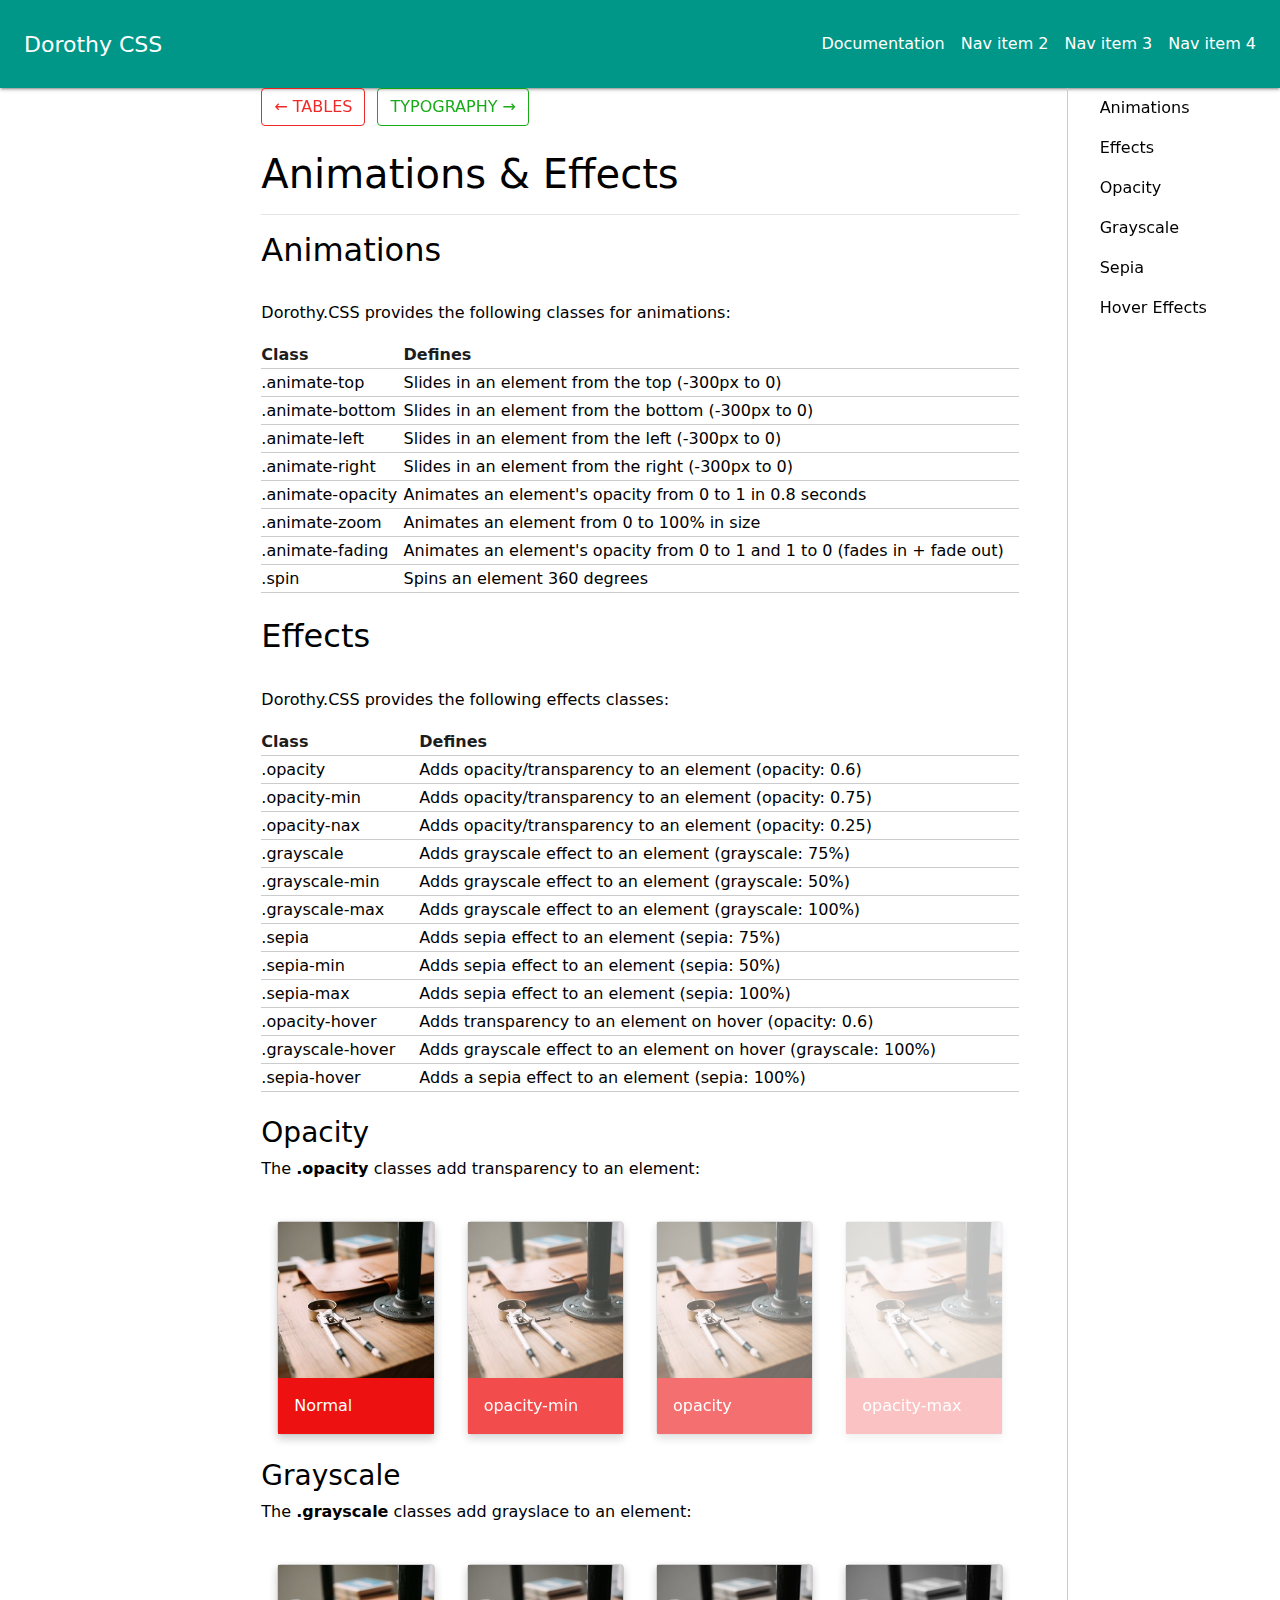
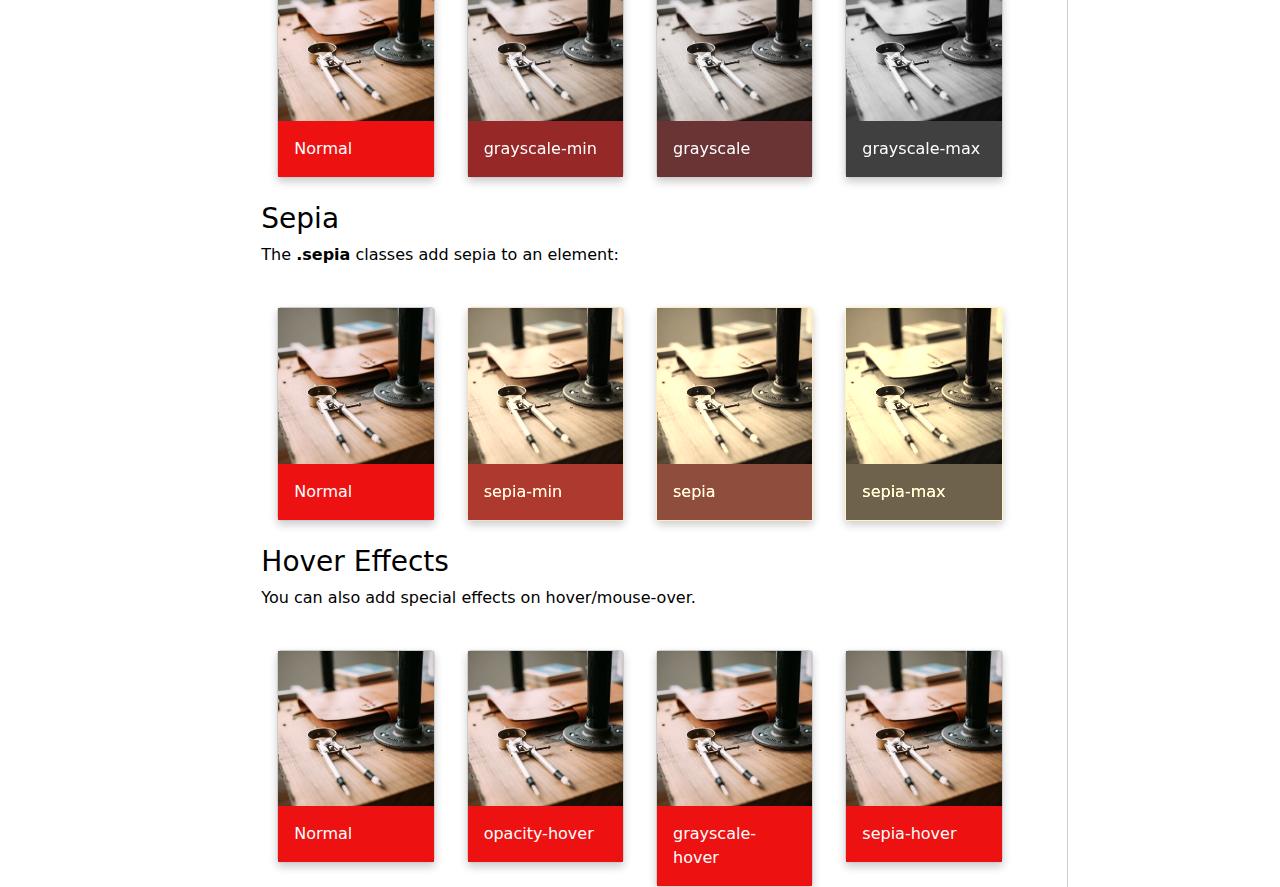
==== commit 8bf3dcbd: "card  page" ====
--- a/animations-and-effects.html
+++ b/animations-and-effects.html
@@ -31,7 +31,7 @@
     </nav>
     <div class="row">
         <div class="col-m-2"></div>
-        <div class="col-m-10">
+        <div class="col-m-8">
             <div class="container">
                 <div class="btn-group">
                     <a href="tables.html" class="btn btn-outline-red">&larr; Tables</a>
@@ -40,7 +40,7 @@
                 <br>
                 <h1>Animations & Effects</h1>
                 <hr>
-                <h2>Animations</h2>
+                <h2 id="animations">Animations</h2>
                 <br>
                 <p class="txt-justify">Dorothy.CSS provides the following classes for animations:</p>
                 <table>
@@ -86,7 +86,7 @@
                     </tbody>
                 </table>
                 <br>
-                <h2>Effects</h2>
+                <h2 id="effects">Effects</h2>
                 <br>
                 <p class="txt-justify">Dorothy.CSS provides the following effects classes:</p>
                 <table>
@@ -148,7 +148,7 @@
                     </tbody>
                 </table>
                 <br>
-                <h3>Opacity</h3>
+                <h3 id="opacity">Opacity</h3>
                 <p class="txt-justify">The <b>.opacity</b> classes add transparency to an element:</p>
                 <br>
                 <div class="row">
@@ -186,7 +186,7 @@
                     </div>
                 </div>
                 <br>
-                <h3>Grayscale</h3>
+                <h3 id="grayscale">Grayscale</h3>
                 <p class="txt-justify">The <b>.grayscale</b> classes add grayslace to an element:</p>
                 <br>
                 <div class="row">
@@ -224,7 +224,7 @@
                     </div>
                 </div>
                 <br>
-                <h3>Sepia</h3>
+                <h3 id="sepia">Sepia</h3>
                 <p class="txt-justify">The <b>.sepia</b> classes add sepia to an element:</p>
                 <br>
                 <div class="row">
@@ -262,7 +262,7 @@
                     </div>
                 </div>
                 <br>
-                <h3>Hover Effects</h3>
+                <h3 id="hover">Hover Effects</h3>
                 <p class="txt-justify">You can also add special effects on hover/mouse-over.</p>
                 <br>
                 <div class="row">
@@ -300,6 +300,28 @@
                     </div>
                 </div>
             </div>
+        </div>
+        <div class="col-m-2 border-left border-1">
+            <ul class="vertical-navbar sticky">
+                <li class="nav-item">
+                    <a href="#animations" class="nav-link">Animations</a>
+                </li>
+                <li class="nav-item">
+                    <a href="#effects" class="nav-link">Effects</a>
+                </li>
+                <li class="nav-item">
+                    <a href="#opacity" class="nav-link">Opacity</a>
+                </li>
+                <li class="nav-item">
+                    <a href="#grayscale" class="nav-link">Grayscale</a>
+                </li>
+                <li class="nav-item">
+                    <a href="#sepia" class="nav-link">Sepia</a>
+                </li>
+                <li class="nav-item">
+                    <a href="#hover" class="nav-link">Hover Effects</a>
+                </li>
+            </ul>
         </div>
     </div>
     <script src="dorothy.js"></script>
--- a/dorothy.css
+++ b/dorothy.css
@@ -580,7 +580,7 @@
     color: #fff;
 }
 .bg-aqua {
-    background-color: #00ffff;
+    background-color: #0ff;
     color: #000;
 }
 .bg-black {
@@ -588,11 +588,11 @@
     color: #fff;
 }
 .bg-blue {
-    background-color: #3e65ff;
+    background-color: #2d89ef;
     color: #fff;
 }
 .bg-light-blue {
-    background-color: #5AC8FA;
+    background-color: #5ac8fa;
     color: #fff;
 }
 .bg-dark-blue {
@@ -628,7 +628,7 @@
     color: #fff;
 }
 .bg-light-green {
-    background-color: #8bc34a;
+    background-color: #99b433;
     color: #000;
 }
 .bg-dark-green {
@@ -656,10 +656,10 @@
     color: #fff;
 }
 .bg-orange {
-    background-color: #e3a21a;
-    color: #fff;
-}
-.bg-deep-orange {
+    background-color: #ff9800;
+    color: #fff;
+}
+.bg-dark-orange {
     background-color: #ff5722;
     color: #fff;
 }
@@ -675,12 +675,12 @@
     background-color: #9f00a7;
     color: #fff;
 }
-.bg-deep-purple {
-    background-color: #673ab7;
+.bg-dark-purple {
+    background-color: #603cba;
     color: #fff;
 }
 .bg-red {
-    background-color: #ee1111;
+    background-color: #e11;
     color: #fff;
 }
 .bg-dark-red {
@@ -708,11 +708,11 @@
     color: #fff;
 }
 .bg-dark {
-    background-color: #1d1d1d;
+    background-color: #363636;
     color: #fff;
 }
 .bg-light {
-    background-color: #efeff4;
+    background-color: #f5f5f5;
     color: #000;
 }
 
@@ -727,10 +727,10 @@
     color: #000;
 }
 .txt-blue {
-    color: #3e65ff;
+    color: #2d89ef;
 }
 .txt-light-blue {
-    color: #5AC8FA;
+    color: #5ac8fa;
 }
 .txt-dark-blue {
     color: #2b5797;
@@ -757,7 +757,7 @@
     color: #00a300;
 }
 .txt-light-green {
-    color: #8bc34a;
+    color: #99b433;
 }
 .txt-dark-green {
     color: #1e7145;
@@ -778,9 +778,9 @@
     color: #6d8764;
 }
 .txt-orange {
-    color: #e3a21a;
-}
-.txt-deep-orange {
+    color: #ff9800;
+}
+.txt-dark-orange {
     color: #ff5722;
 }
 .txt-pink {
@@ -792,7 +792,7 @@
 .txt-light-purple {
     color: #9f00a7;
 }
-.txt-deep-purple {
+.txt-dark-purple {
     color: #673ab7;
 }
 .txt-red {
@@ -817,10 +817,10 @@
     color: #ffc40d;
 }
 .txt-dark {
-    color: #1d1d1d;
+    color: #363636;
 }
 .txt-light {
-    color: #efeff4;
+    color: #f5f5f5;
 }
 
 /* LAYOUT */
@@ -1632,7 +1632,7 @@
 
 /* COMPONENTS */
 /* Buttons */
-.btn {
+.btn, .btn-m {
     position: relative;
     display: inline-flex;
     align-items: center;
@@ -1655,144 +1655,144 @@
 }
 
 .btn-amber {
-    background-color: #f0a30a;
-    color: #fff;
+    background-color: #f0a30a !important;
+    color: #000 !important;
 }
 .btn-aqua {
-    background-color: #00ffff;
-    color: #000;
+    background-color: #0ff !important;
+    color: #000 !important;
 }
 .btn-black {
-    background-color: #000;
-    color: #fff;
+    background-color: #000 !important;
+    color: #fff !important;
 }
 .btn-blue {
-    background-color: #3e65ff;
-    color: #fff;
+    background-color: #2d89ef !important;
+    color: #fff !important;
 }
 .btn-light-blue {
-    background-color: #5AC8FA;
-    color: #fff;
+    background-color: #5ac8fa !important;
+    color: #000 !important;
 }
 .btn-dark-blue {
-    background-color: #2b5797;
-    color: #fff;
+    background-color: #2b5797 !important;
+    color: #fff !important;
 }
 .btn-blue-gray {
-    background-color: #607d8b;
-    color: #fff;
+    background-color: #607d8b !important;
+    color: #fff !important;
 }
 .btn-brown {
-    background-color: #825a2c;
-    color: #fff;
+    background-color: #825a2c !important;
+    color: #fff !important;
 }
 .btn-cyan {
-    background-color: #1ba1e2;
-    color: #fff;
+    background-color: #1ba1e2 !important;
+    color: #000 !important;
+}
+.btn-dark {
+    background-color: #363636 !important;
+    color: #fff !important;
 }
 .btn-gray {
-    background-color: #8e8e93;
-    color: #fff;
+    background-color: #8e8e93 !important;
+    color: #000 !important;
 }
 .btn-light-gray {
-    background-color: #ceced2;
-    color: #000;
+    background-color: #ceced2 !important;
+    color: #000 !important;
 }
 .btn-dark-gray {
-    background-color: #616161;
-    color: #fff;
+    background-color: #616161 !important;
+    color: #fff !important;
 }
 .btn-green {
-    background-color: #00a300;
-    color: #fff;
+    background-color: #00a300 !important;
+    color: #fff !important;
 }
 .btn-light-green {
-    background-color: #8bc34a;
-    color: #000;
+    background-color: #99b433 !important;
+    color: #000 !important;
 }
 .btn-dark-green {
-    background-color: #1e7145;
-    color: #fff;
+    background-color: #1e7145 !important;
+    color: #fff !important;
 }
 .btn-indigo {
-    background-color: #6a00ff;
-    color: #fff;
+    background-color: #6a00ff !important;
+    color: #fff !important;
 }
 .btn-khaki {
-    background-color: #f0e68c;
-    color: #000;
+    background-color: #f0e68c !important;
+    color: #000 !important;
+}
+.btn-light {
+    background-color: #f5f5f5 !important;
+    color: #000 !important;
 }
 .btn-lime {
-    background-color: #a4c400;
-    color: #fff;
+    background-color: #a4c400 !important;
+    color: #000 !important;
 }
 .btn-magenta {
-    background-color: #ff0097;
-    color: #fff;
+    background-color: #ff0097 !important;
+    color: #fff !important;
 }
 .btn-olive {
-    background-color: #6d8764;
-    color: #fff;
+    background-color: #6d8764 !important;
+    color: #fff !important;
 }
 .btn-orange {
-    background-color: #e3a21a;
-    color: #fff;
-}
-.btn-deep-orange {
-    background-color: #ff5722;
-    color: #fff;
+    background-color: #ff9800 !important;
+    color: #000 !important;
+}
+.btn-dark-orange {
+    background-color: #ff5722 !important;
+    color: #000 !important;
 }
 .btn-pink {
-    background-color: #f472d0;
-    color: #fff;
+    background-color: #f472d0 !important;
+    color: #000 !important;
 }
 .btn-purple {
-    background-color: #7e3878;
-    color: #fff;
+    background-color: #7e3878 !important;
+    color: #fff !important;
 }
 .btn-light-purple {
-    background-color: #9f00a7;
-    color: #fff;
-}
-.btn-deep-purple {
-    background-color: #673ab7;
-    color: #fff;
+    background-color: #9f00a7 !important;
+    color: #fff !important;
+}
+.btn-dark-purple {
+    background-color: #603cba !important;
+    color: #fff !important;
 }
 .btn-red {
-    background-color: #ee1111;
-    color: #fff;
+    background-color: #e11 !important;
+    color: #fff !important;
 }
 .btn-dark-red {
-    background-color: #a20025;
-    color: #fff;
+    background-color: #a20025 !important;
+    color: #fff !important;
 }
 .btn-sand {
-    background-color: #fdf5e6;
-    color: #000;
+    background-color: #fdf5e6 !important;
+    color: #000 !important;
 }
 .btn-teal {
-    background-color: #009688;
-    color: #fff;
+    background-color: #009688 !important;
+    color: #fff !important;
 }
 .btn-violet {
     background-color: #aa00ff;
-    color: #fff;
+    color: #fff!important;
 }
 .btn-white {
-    background-color: #fff;
-    color: #000;
+    background-color: #fff !important;
+    color: #000 !important;
 }
 .btn-yellow {
-    background-color: #ffc40d;
-    color: #fff;
-}
-.btn-dark {
-    background-color: #1d1d1d;
-    color: #fff;
-}
-.btn-light {
-    background-color: #efeff4;
-    color: #000;
+    background-color: #ffc40d !important;
+    color: #000 !important;
 }
 
 .btn-outline {
@@ -1803,318 +1803,353 @@
 }
 .btn-outline-amber {
     background-color: transparent;
-    border: 1px solid #f0a30a;
-    color: #f0a30a;
+    border-color: #f0a30a !important;
+    color: #f0a30a !important;
 }
 .btn-outline-amber:hover {
-    background-color: #f0a30a;
-    color: #fff;
+    background-color: #f0a30a !important;
+    color: #000 !important;
+    opacity: 1;
 }
 .btn-outline-aqua {
     background-color: transparent;
-    border: 1px solid #00ffff;
-    color: #00ffff;
+    border-color: #00ffff !important;
+    color: #00ffff !important;
 }
 .btn-outline-aqua:hover {
-    background-color: #00ffff;
-    color: #000;
+    background-color: #00ffff !important;
+    color: #000 !important;
+    opacity: 1;
 }
 .btn-outline-black {
     background-color: transparent;
-    border: 1px solid #000;
-    color: #000;
+    border-color: #000 !important;
+    color: #000 !important;
 }
 .btn-outline-black:hover {
-    background-color: #000;
-    color: #fff;
+    background-color: #000 !important;
+    color: #fff !important;
+    opacity: 1;
 }
 .btn-outline-blue {
     background-color: transparent;
-    border: 1px solid #3e65ff;
-    color: #3e65ff;
+    border-color: #2d89ef !important;
+    color: #2d89ef !important;
 }
 .btn-outline-blue:hover {
-    background-color: #3e65ff;
-    color: #fff;
+    background-color: #2d89ef !important;
+    color: #fff !important;
+    opacity: 1;
 }
 .btn-outline-light-blue {
     background-color: transparent;
-    border: 1px solid #5AC8FA;
-    color: #5AC8FA;
+    border-color: #5ac8fa !important;
+    color: #5ac8fa !important;
 }
 .btn-outline-light-blue:hover {
-    background-color: #5AC8FA;
-    color: #fff;
+    background-color: #5ac8fa !important;
+    color: #000 !important;
+    opacity: 1;
 }
 .btn-outline-dark-blue {
     background-color: transparent;
-    border: 1px solid #2b5797;
-    color: #2b5797;
+    border-color: #2b5797 !important;
+    color: #2b5797 !important;
 }
 .btn-outline-dark-blue:hover {
-    background-color: #2b5797;
-    color: #fff;
+    background-color: #2b5797 !important;
+    color: #fff !important;
+    opacity: 1;
 }
 .btn-outline-blue-gray {
     background-color: transparent;
-    border: 1px solid #607d8b;
-    color: #607d8b;
+    border-color: #607d8b !important;
+    color: #607d8b !important;
 }
 .btn-outline-blue-gray:hover {
-    background-color: #607d8b;
-    color: #fff;
+    background-color: #607d8b !important;
+    color: #fff !important;
+    opacity: 1;
 }
 .btn-outline-brown {
     background-color: transparent;
-    border: 1px solid #825a2c;
-    color: #825a2c;
+    border-color: #825a2c !important;
+    color: #825a2c !important;
 }
 .btn-outline-brown:hover {
-    background-color: #825a2c;
-    color: #fff;
+    background-color: #825a2c !important;
+    color: #fff !important;
+    opacity: 1;
 }
 .btn-outline-cyan {
     background-color: transparent;
-    border: 1px solid #1ba1e2;
-    color: #1ba1e2;
+    border-color: #1ba1e2 !important;
+    color: #1ba1e2 !important;
 }
 .btn-outline-cyan:hover {
-    background-color: #1ba1e2;
-    color: #fff;
+    background-color: #1ba1e2 !important;
+    color: #000 !important;
+    opacity: 1;
+}
+.btn-outline-dark {
+    background-color: transparent;
+    border-color: #363636 !important;
+    color: #363636 !important;
+}
+.btn-outline-dark:hover {
+    background-color: #363636 !important;
+    color: #fff !important;
+    opacity: 1;
 }
 .btn-outline-gray {
     background-color: transparent;
-    border: 1px solid #8e8e93;
-    color: #8e8e93;
+    border-color: #8e8e93 !important;
+    color: #8e8e93 !important;
 }
 .btn-outline-gray:hover {
-    background-color: #8e8e93;
-    color: #fff;
+    background-color: #8e8e93 !important;
+    color: #000 !important;
+    opacity: 1;
 }
 .btn-outline-light-gray {
     background-color: transparent;
-    border: 1px solid #ceced2;
-    color: #ceced2;
+    border-color: #ceced2 !important;
+    color: #ceced2 !important;
 }
 .btn-outline-light-gray:hover {
-    background-color: #ceced2;
-    color: #000;
+    background-color: #ceced2 !important;
+    color: #000 !important;
+    opacity: 1;
 }
 .btn-outline-dark-gray {
     background-color: transparent;
-    border: 1px solid #616161;
-    color: #616161;
+    border-color: #616161 !important;
+    color: #616161 !important;
 }
 .btn-outline-dark-gray:hover {
-    background-color: #616161;
-    color: #fff;
+    background-color: #616161 !important;
+    color: #fff !important;
+    opacity: 1;
 }
 .btn-outline-green {
     background-color: transparent;
-    border: 1px solid #00a300;
-    color: #00a300;
+    border-color: #00a300 !important;
+    color: #00a300 !important;
 }
 .btn-outline-green:hover {
-    background-color: #00a300;
-    color: #fff;
+    background-color: #00a300 !important;
+    color: #fff !important;
+    opacity: 1;
 }
 .btn-outline-light-green {
     background-color: transparent;
-    border: 1px solid #8bc34a;
-    color: #8bc34a;
+    border-color: #99b433 !important;
+    color: #99b433 !important;
 }
 .btn-outline-light-green:hover {
-    background-color: #8bc34a;
-    color: #000;
+    background-color: #99b433 !important;
+    color: #000 !important;
+    opacity: 1;
 }
 .btn-outline-dark-green {
     background-color: transparent;
-    border: 1px solid #1e7145;
-    color: #1e7145;
+    border-color: #1e7145 !important;
+    color: #1e7145 !important;
 }
 .btn-outline-dark-green:hover {
-    background-color: #1e7145;
-    color: #fff;
+    background-color: #1e7145 !important;
+    color: #fff !important;
+    opacity: 1;
 }
 .btn-outline-indigo {
     background-color: transparent;
-    border: 1px solid #6a00ff;
-    color: #6a00ff;
+    border-color: #6a00ff !important;
+    color: #6a00ff !important;
 }
 .btn-outline-indigo:hover {
-    background-color: #6a00ff;
-    color: #fff;
+    background-color: #6a00ff !important;
+    color: #fff !important;
+    opacity: 1;
 }
 .btn-outline-khaki {
     background-color: transparent;
-    border: 1px solid #f0e68c;
-    color: #f0e68c;
+    border-color: #f0e68c !important;
+    color: #f0e68c !important;
 }
 .btn-outline-khaki:hover {
-    background-color: #f0e68c;
-    color: #000;
+    background-color: #f0e68c !important;
+    color: #000 !important;
+    opacity: 1;
+}
+.btn-outline-light {
+    background-color: transparent;
+    border-color: #f5f5f5 !important;
+    color: #f5f5f5 !important;
+}
+.btn-outline-light:hover {
+    background-color: #f5f5f5 !important;
+    color: #000 !important;
+    opacity: 1;
 }
 .btn-outline-lime {
     background-color: transparent;
-    border: 1px solid #a4c400;
-    color: #a4c400;
+    border-color: #a4c400 !important;
+    color: #a4c400 !important;
 }
 .btn-outline-lime:hover {
-    background-color: #a4c400;
-    color: #fff;
+    background-color: #a4c400 !important;
+    color: #000 !important;
+    opacity: 1;
 }
 .btn-outline-magenta {
     background-color: transparent;
-    border: 1px solid #ff0097;
-    color: #ff0097;
+    border-color: #ff0097 !important;
+    color: #ff0097 !important;
 }
 .btn-outline-magenta:hover {
-    background-color: #ff0097;
-    color: #fff;
+    background-color: #ff0097 !important;
+    color: #fff !important;
+    opacity: 1;
 }
 .btn-outline-olive {
     background-color: transparent;
-    border: 1px solid #6d8764;
-    color: #6d8764;
+    border-color: #6d8764 !important;
+    color: #6d8764 !important;
 }
 .btn-outline-olive:hover {
-    background-color: #6d8764;
-    color: #fff;
+    background-color: #6d8764 !important;
+    color: #fff !important;
+    opacity: 1;
 }
 .btn-outline-orange {
     background-color: transparent;
-    border: 1px solid #e3a21a;
-    color: #e3a21a;
+    border-color: #ff9800 !important;
+    color: #ff9800 !important;
 }
 .btn-outline-orange:hover {
-    background-color: #e3a21a;
-    color: #fff;
-}
-.btn-outline-deep-orange {
-    background-color: transparent;
-    border: 1px solid #ff5722;
-    color: #ff5722;
-}
-.btn-outline-deep-orange:hover {
-    background-color: #ff5722;
-    color: #fff;
+    background-color: #ff9800 !important;
+    color: #000 !important;
+    opacity: 1;
+}
+.btn-outline-dark-orange {
+    background-color: transparent;
+    border-color: #ff5722 !important;
+    color: #ff5722 !important;
+}
+.btn-outline-dark-orange:hover {
+    background-color: #ff5722 !important;
+    color: #000 !important;
+    opacity: 1;
 }
 .btn-outline-pink {
     background-color: transparent;
-    border: 1px solid #f472d0;
-    color: #f472d0;
+    border-color: #f472d0 !important;
+    color: #f472d0 !important;
 }
 .btn-outline-pink:hover {
-    background-color: #f472d0;
-    color: #fff;
+    background-color: #f472d0 !important;
+    color: #000 !important;
+    opacity: 1;
 }
 .btn-outline-purple {
     background-color: transparent;
-    border: 1px solid #7e3878;
-    color: #7e3878;
+    border-color: #7e3878 !important;
+    color: #7e3878 !important;
 }
 .btn-outline-purple:hover {
-    background-color: #7e3878;
-    color: #fff;
+    background-color: #7e3878 !important;
+    color: #fff !important;
+    opacity: 1;
 }
 .btn-outline-light-purple {
     background-color: transparent;
-    border: 1px solid #9f00a7;
-    color: #9f00a7;
+    border-color: #9f00a7 !important;
+    color: #9f00a7 !important;
 }
 .btn-outline-light-purple:hover {
-    background-color: #9f00a7;
-    color: #fff;
-}
-.btn-outline-deep-purple {
-    background-color: transparent;
-    border: 1px solid #673ab7;
-    color: #673ab7;
-}
-.btn-outline-deep-purple:hover {
-    background-color: #673ab7;
-    color: #fff;
+    background-color: #9f00a7 !important;
+    color: #fff !important;
+    opacity: 1;
+}
+.btn-outline-dark-purple {
+    background-color: transparent;
+    border-color: #603cba !important;
+    color: #603cba !important;
+}
+.btn-outline-dark-purple:hover {
+    background-color: #603cba !important;
+    color: #fff !important;
+    opacity: 1;
 }
 .btn-outline-red {
     background-color: transparent;
-    border: 1px solid #ee1111;
-    color: #ee1111;
+    border-color: #e11 !important;
+    color: #e11 !important;
 }
 .btn-outline-red:hover {
-    background-color: #ee1111;
-    color: #fff;
+    background-color: #e11 !important;
+    color: #fff !important;
+    opacity: 1;
 }
 .btn-outline-dark-red {
     background-color: transparent;
-    border: 1px solid #a20025;
-    color: #a20025;
+    border-color: #a20025 !important;
+    color: #a20025 !important;
 }
 .btn-outline-dark-red:hover {
-    background-color: #a20025;
-    color: #fff;
+    background-color: #a20025 !important;
+    color: #fff !important;
+    opacity: 1;
 }
 .btn-outline-sand {
     background-color: transparent;
-    border: 1px solid #fdf5e6;
-    color: #fdf5e6;
+    border-color: #fdf5e6 !important;
+    color: #fdf5e6 !important;
 }
 .btn-outline-sand:hover {
-    background-color: #fdf5e6;
-    color: #000;
+    background-color: #fdf5e6 !important;
+    color: #000 !important;
+    opacity: 1;
 }
 .btn-outline-teal {
     background-color: transparent;
-    border: 1px solid #009688;
-    color: #009688;
+    border-color: #009688 !important;
+    color: #009688 !important;
 }
 .btn-outline-teal:hover {
-    background-color: #009688;
-    color: #fff;
+    background-color: #009688 !important;
+    color: #fff !important;
+    opacity: 1;
 }
 .btn-outline-violet {
     background-color: transparent;
-    border: 1px solid #aa00ff;
-    color: #aa00ff;
+    border-color: #aa00ff !important;
+    color: #aa00ff !important;
 }
 .btn-outline-violet:hover {
-    background-color: #aa00ff;
-    color: #fff;
+    background-color: #aa00ff !important;
+    color: #fff !important;
+    opacity: 1;
 }
 .btn-outline-white {
     background-color: transparent;
-    border: 1px solid #fff;
-    color: #fff;
+    border-color: #fff !important;
+    color: #fff !important;
 }
 .btn-outline-white:hover {
-    background-color: #fff;
-    color: #000;
+    background-color: #fff !important;
+    color: #000 !important;
+    opacity: 1;
 }
 .btn-outline-yellow {
     background-color: transparent;
-    border: 1px solid #ffc40d;
-    color: #ffc40d;
+    border-color: #ffc40d !important;
+    color: #ffc40d !important;
 }
 .btn-outline-yellow:hover {
-    background-color: #ffc40d;
-    color: #fff;
-}
-.btn-outline-dark {
-    background-color: transparent;
-    border: 1px solid #1d1d1d;
-    color: #1d1d1d;
-}
-.btn-outline-dark:hover {
-    background-color: #1d1d1d;
-    color: #fff;
-}
-.btn-outline-light {
-    background-color: transparent;
-    border: 1px solid #efeff4;
-    color: #efeff4;
-}
-.btn-outline-light:hover {
-    background-color: #efeff4;
-    color: #000;
+    background-color: #ffc40d !important;
+    color: #000 !important;
+    opacity: 1;
 }
 
 .btn-android {
@@ -2146,7 +2181,7 @@
     color: #fff;
 }
 .btn-github {
-    background-color: #4183c4;
+    background-color: #171515;
     color: #fff;
 }
 .btn-google-plus {
@@ -2180,6 +2215,7 @@
 .btn-snapchat {
     background: #fffc00;
     color: #fff;
+    text-shadow: -1px 0 #000, 0 1px #000, 1px 0 #000, 0 -1px #000;
 }
 .btn-soundcloud {
     background: #ff5500;
@@ -2218,13 +2254,143 @@
     color: #fff;
 }
 
+.btn-primary {
+    background-color: #6435c9 !important;
+    color: #fff;
+}
+.btn-success {
+    background-color: #48c774 !important;
+    color: #fff;
+}
+.btn-info {
+    background-color: #209cee !important;
+    color: #fff;
+}
+.btn-warning {
+    background-color: #ffc107 !important;
+    color: #fff;
+}
+.btn-danger {
+    background-color: #dc3545 !important;
+    color: #fff;
+}
+.btn-secondary {
+    background-color: #6c757d !important;
+    color: #fff;
+}
+.btn-link {
+    background-color: #3273dc !important;
+    color: #fff;
+}
 .btn-positive {
-    background-color: #21ba45;
+    background-color: #21ba45 !important;
     color: #fff;
 }
 .btn-negative {
-    background-color: #db2828;
-    color: #fff;
+    background-color: #db2828 !important;
+    color: #fff;
+}
+
+.btn-outline-primary {
+    background-color: transparent;
+    border-color: #6435c9 !important;
+    color: #6435c9 !important;
+}
+.btn-outline-primary:hover {
+    background-color: #6435c9 !important;
+    color: #fff !important;
+    opacity: 1;
+}
+.btn-outline-success {
+    background-color: transparent;
+    border-color: #48c774 !important;
+    color: #48c774 !important;
+}
+.btn-outline-success:hover {
+    background-color: #48c774 !important;
+    color: #fff !important;
+    opacity: 1;
+}
+.btn-outline-info {
+    background-color: transparent;
+    border-color: #209cee !important;
+    color: #209cee !important;
+}
+.btn-outline-info:hover {
+    background-color: #209cee !important;
+    color: #fff !important;
+    opacity: 1;
+}
+.btn-outline-warning {
+    background-color: transparent;
+    border-color: #ffc107 !important;
+    color: #ffc107 !important;
+}
+.btn-outline-warning:hover {
+    background-color: #ffc107 !important;
+    color: #fff !important;
+    opacity: 1;
+}
+.btn-outline-danger {
+    background-color: transparent;
+    border-color: #dc3545 !important;
+    color: #dc3545 !important;
+}
+.btn-outline-danger:hover {
+    background-color: #dc3545 !important;
+    color: #fff !important;
+    opacity: 1;
+}
+.btn-outline-secondary {
+    background-color: transparent;
+    border-color: #6c757d !important;
+    color: #6c757d !important;
+}
+.btn-outline-secondary:hover {
+    background-color: #6c757d !important;
+    color: #fff !important;
+    opacity: 1;
+}
+.btn-outline-link {
+    background-color: transparent;
+    border-color: #3273dc !important;
+    color: #3273dc !important;
+}
+.btn-outline-link:hover {
+    background-color: #3273dc !important;
+    color: #fff !important;
+    opacity: 1;
+}
+.btn-outline-positive {
+    background-color: transparent;
+    border-color: #21ba45 !important;
+    color: #21ba45 !important;
+}
+.btn-outline-positive:hover {
+    background-color: #21ba45 !important;
+    color: #fff !important;
+    opacity: 1;
+}
+.btn-outline-negative {
+    background-color: transparent;
+    border-color: #db2828 !important;
+    color: #db2828 !important;
+}
+.btn-outline-negative:hover {
+    background-color: #db2828 !important;
+    color: #fff !important;
+    opacity: 1;
+}
+
+.btn-s {
+    padding: 0.25rem 0.5rem;
+    font-size: 0.75rem;
+    border-radius: 0.2rem;
+}
+.btn-l {
+    padding: 0.5rem 1rem;
+    font-size: 1.25rem;
+    border-radius: 0.3rem;
 }
 
 .btn-circle {
@@ -2234,6 +2400,9 @@
 }
 .btn-pill {
     border-radius: 50rem;
+}
+.btn-square {
+    border-radius: 0;
 }
 .btn-fullwidth {
     width: 100%;
@@ -2299,6 +2468,37 @@
 }
 .btn-group.center {
     justify-content: center;
+}
+
+/* Breadcrumbs */
+.breadcrumb {
+    padding: 0.75rem 1rem;
+    list-style: none;
+    background-color: #f5f5f5;
+    display: flex;
+    width: 100%;
+}
+.breadcrumb li {
+    font-size: 1.25rem;
+}
+.breadcrumb li+li:before {
+    padding: 0.5rem;
+    color: #000;
+    content: ">\00a0";
+}
+.breadcrumb li a {
+    color: #3273dc;
+    text-decoration: none;
+}
+.breadcrumb li a:hover {
+    color: #000;
+}
+
+.breadcrumb.center {
+    justify-content: center;
+}
+.breadcrumb.right {
+    justify-content: flex-end;
 }
 
 /* Cards */
@@ -2529,6 +2729,21 @@
     }
 }
 
+.vertical-navbar {
+    display: flex;
+    flex-direction: column;
+    list-style-type: none;
+    margin: 0;
+    padding: 0;
+}
+.vertical-navbar .nav-item {
+    padding: 0.5rem 0;
+}
+.vertical-navbar.sticky {
+    position: sticky;
+    top: 0;
+}
+
 /* FORMS */
 input[type=text], input[type=email], input[type=password] {
     width: 100%;
